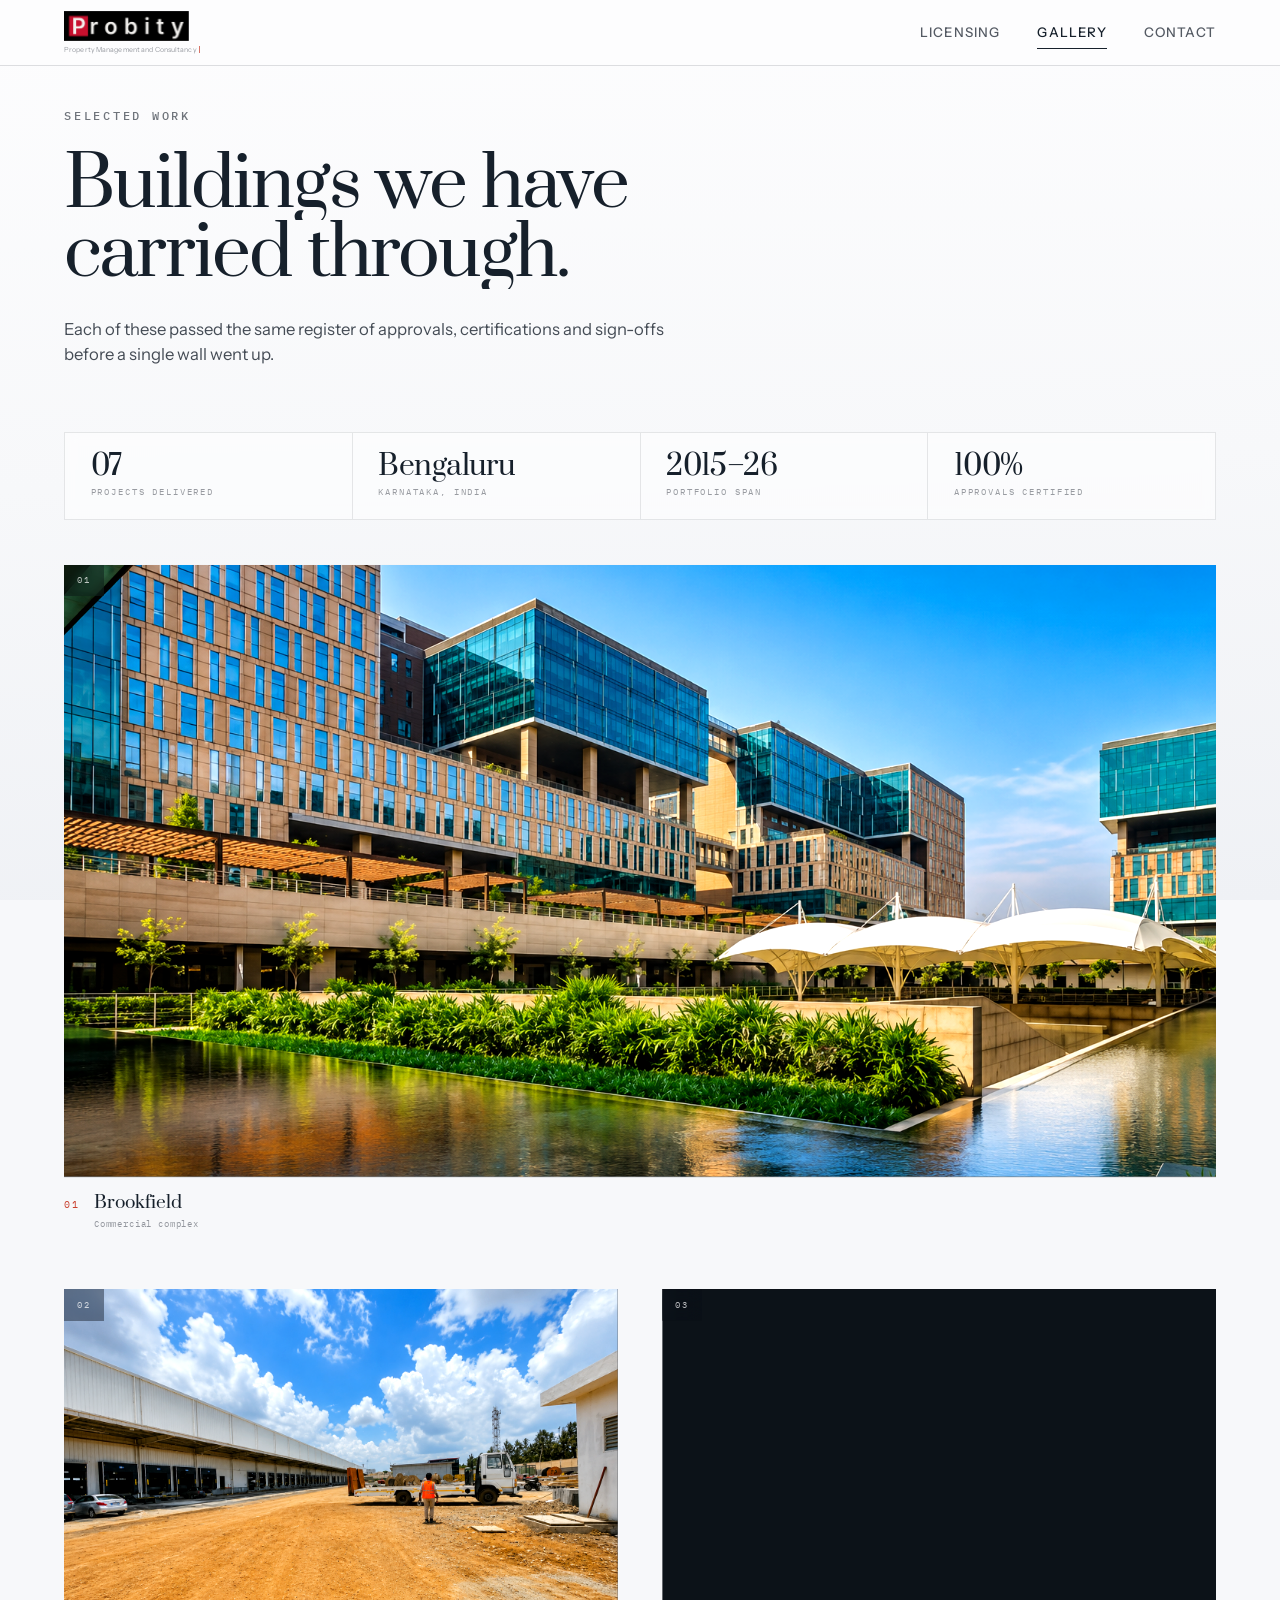
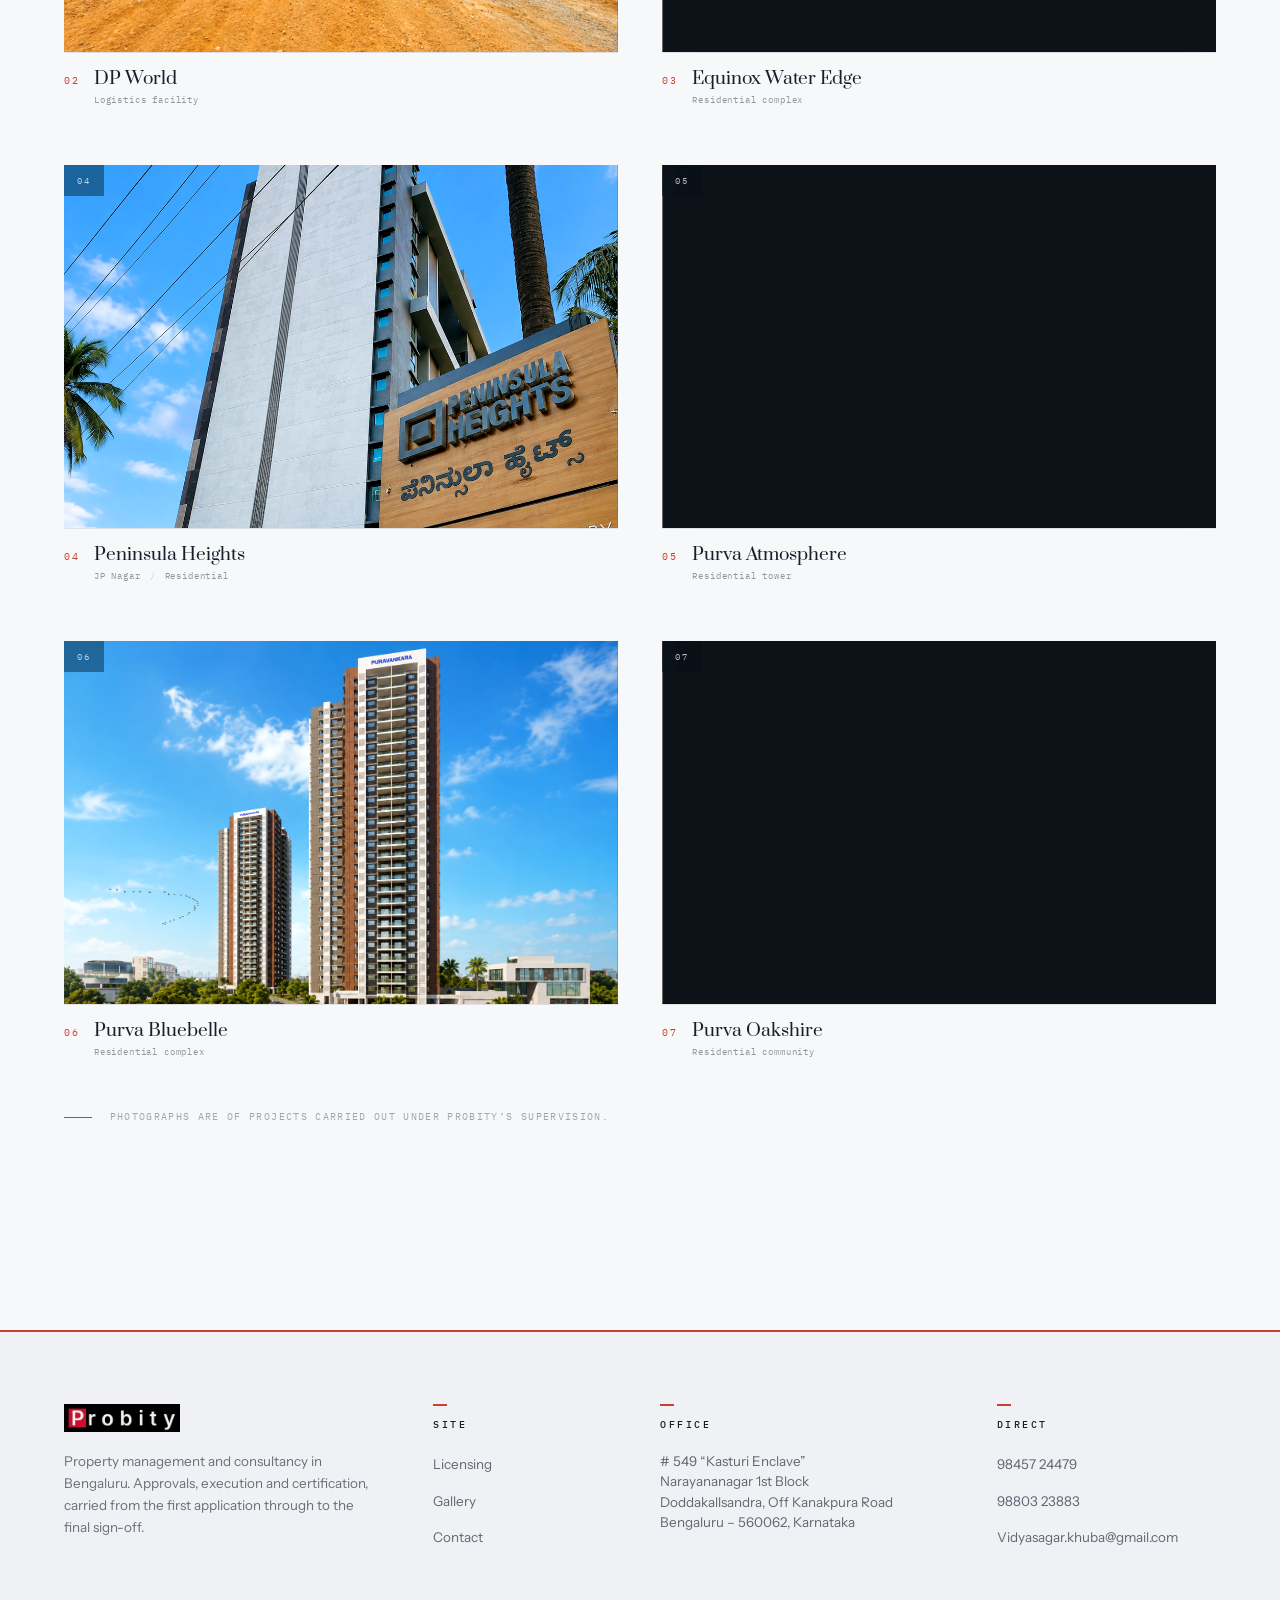
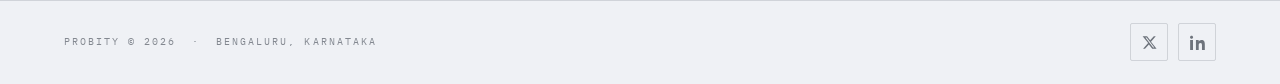
==== gallery.html @ 0ea283a1 "Enhance gallery page with grid animation, responsive layout, and optimized WebP images" ====
<!DOCTYPE html>
<html lang="en">
<head>
<meta charset="UTF-8" />
<meta name="viewport" content="width=device-width, initial-scale=1" />
<title>Probity</title>
<link rel="icon" type="image/png" sizes="512x512" href="assets/favicon-512.png">
<link rel="apple-touch-icon" href="assets/favicon-512.png">
<meta name="description" content="Selected work — buildings Probity has carried through approval, execution and certification in Bengaluru." />

<link rel="preconnect" href="https://fonts.googleapis.com">
<link rel="preconnect" href="https://fonts.gstatic.com" crossorigin>
<link href="https://fonts.googleapis.com/css2?family=Prata&family=Instrument+Sans:wght@400;500;600&family=IBM+Plex+Mono:wght@400;500&display=swap" rel="stylesheet">

<link rel="stylesheet" href="assets/site.css">
<link rel="stylesheet" href="assets/contact-card.css">
<style>
/* ============================================================
   THE GALLERY — Premium Architectural Layout
   Spacious 2-column balanced pairs with hero featured plate
   ============================================================ */

/* grid shell — generous gaps for an airy, un-clustered feel */
.works {
  --gap-x: clamp(1.8rem, 3.5vw, 3.5rem);
  --gap-y: clamp(2.5rem, 4.5vw, 4.8rem);
  max-width: 1440px;
  margin: 0 auto;
  display: grid;
  grid-template-columns: repeat(12, 1fr);
  column-gap: var(--gap-x);
  row-gap: var(--gap-y);
}

/* ── balanced row placement ──────────────────────────────────
   Row 1 : Brookfield (12 cols hero plate)
   Row 2 : DP World (6 cols) + Equinox Water Edge (6 cols)
   Row 3 : Peninsula Heights (6 cols) + Purva Atmosphere (6 cols)
   Row 4 : Purva Bluebelle (6 cols) + Purva Oakshire (6 cols)
   ───────────────────────────────────────────────────────────── */
.work:nth-child(1) { grid-column: 1 / -1; }
.work:nth-child(2) { grid-column: 1 / 7; }
.work:nth-child(3) { grid-column: 7 / 13; }
.work:nth-child(4) { grid-column: 1 / 7; }
.work:nth-child(5) { grid-column: 7 / 13; }
.work:nth-child(6) { grid-column: 1 / 7; }
.work:nth-child(7) { grid-column: 7 / 13; }

.work { margin: 0; }

/* ── the plate ──────────────────────────────────────────────── */
.work-plate {
  position: relative;
  overflow: hidden;
  background: #0c1218;
  /* entrance curtain drop */
  clip-path: inset(0 0 100% 0);
  box-shadow: 0 8px 32px -12px rgba(12, 18, 26, .18);
  transition:
    clip-path   1.1s var(--ease),
    box-shadow  0.7s var(--ease);
}
.work.in .work-plate { clip-path: inset(0 0 0% 0); }

/* uniform aspect ratios per row for razor-sharp alignment */
.work:nth-child(1) .work-plate { aspect-ratio: 16 / 8.5; }
.work:nth-child(n+2) .work-plate { aspect-ratio: 16 / 10.5; }

/* ── photograph ─────────────────────────────────────────────── */
.work-plate img,
.work-plate picture {
  width: 100%; height: 100%; display: block;
}
.work-plate img {
  object-fit: cover;
  transform: scale(1.001);
  filter: contrast(1.06) saturate(1.10) brightness(1.02);
  transition:
    transform 1.55s var(--ease),
    filter    1.1s  var(--ease);
}
.work:hover .work-plate img {
  transform: scale(1.055);
  filter: contrast(1.10) saturate(1.18) brightness(1.04);
}

/* precise focal composition per building */
.work:nth-child(1) .work-plate img { object-position: center 38%; }
.work:nth-child(2) .work-plate img { object-position: center 25%; }
.work:nth-child(3) .work-plate img { object-position: center 28%; }
.work:nth-child(4) .work-plate img { object-position: center 15%; }
.work:nth-child(5) .work-plate img { object-position: center 10%; }
.work:nth-child(6) .work-plate img { object-position: center 38%; }
.work:nth-child(7) .work-plate img { object-position: center 45%; }

/* ── shimmer sweep on arrival ──────────────────────────────── */
.work-plate::before {
  content: '';
  position: absolute; top: 0; left: -100%;
  width: 55%; height: 100%;
  background: linear-gradient(
    90deg,
    transparent 0%,
    rgba(255, 255, 255, .09) 50%,
    transparent 100%
  );
  z-index: 4;
  pointer-events: none;
}
.work.in .work-plate::before {
  animation: plateSweep 1.25s var(--ease) 0.4s both;
}
@keyframes plateSweep {
  from { left: -55%; }
  to   { left: 145%; }
}

/* ── hover: dark gradient veil ──────────────────────────────── */
.work-plate::after {
  content: '';
  position: absolute; inset: 0;
  background: linear-gradient(
    to top,
    rgba(10, 15, 22, .85) 0%,
    rgba(10, 15, 22, .18) 45%,
    transparent 70%
  );
  opacity: 0;
  transition: opacity 0.55s var(--ease);
  z-index: 1;
}
.work:hover .work-plate::after { opacity: 1; }
.work:hover .work-plate {
  box-shadow: 0 24px 56px -16px rgba(10, 15, 22, .45);
}

/* ── hover overlay text ─────────────────────────────────────── */
.work-hover {
  position: absolute;
  bottom: 0; left: 0; right: 0;
  padding: clamp(1rem, 2vw, 1.6rem);
  z-index: 2;
  transform: translateY(12px);
  opacity: 0;
  transition:
    transform 0.55s var(--ease),
    opacity   0.55s var(--ease);
}
.work:hover .work-hover { transform: none; opacity: 1; }

.work-hover-no {
  font-family: var(--mono);
  font-size: 0.56rem;
  letter-spacing: 0.26em;
  color: var(--court);
  margin-bottom: 0.45rem;
}
.work-hover-name {
  display: block;
  font-family: var(--display);
  font-weight: 400;
  font-size: clamp(1rem, 1.6vw, 1.3rem);
  color: #fff;
  line-height: 1.15;
}
.work-hover-sub {
  display: block;
  margin-top: 0.32rem;
  font-family: var(--mono);
  font-size: 0.58rem;
  letter-spacing: 0.14em;
  color: rgba(255, 255, 255, .55);
}

/* ── index badge ─────────────────────────────────────────────── */
.work-tag {
  position: absolute;
  top: 0; left: 0;
  z-index: 3;
  padding: 0.55rem 0.8rem;
  font-family: var(--mono);
  font-size: 0.56rem;
  letter-spacing: 0.22em;
  color: rgba(255, 255, 255, .72);
  background: rgba(10, 15, 22, .42);
  backdrop-filter: blur(8px) saturate(120%);
  -webkit-backdrop-filter: blur(8px) saturate(120%);
  transition: color 0.35s, background 0.35s;
}
.work:hover .work-tag {
  color: #fff;
  background: rgba(200, 64, 46, .85);
}

/* ── caption below the plate ────────────────────────────────── */
.work figcaption {
  display: grid;
  grid-template-columns: auto 1fr;
  gap: 0.9rem;
  align-items: baseline;
  padding-top: clamp(0.75rem, 1.2vw, 1.05rem);
  border-top: 1px solid rgba(24, 32, 44, .09);
  opacity: 0;
  transform: translateY(7px);
  transition:
    opacity   0.65s var(--ease),
    transform 0.65s var(--ease);
}
.work.in figcaption { opacity: 1; transform: none; }

.work-no {
  font-family: var(--mono);
  font-size: 0.62rem;
  letter-spacing: 0.18em;
  color: var(--court);
}
.work-meta b {
  display: block;
  font-family: var(--display);
  font-weight: 400;
  font-size: clamp(0.95rem, 1.35vw, 1.15rem);
  line-height: 1.2;
  color: var(--paper);
}
.work-meta i {
  display: block;
  margin-top: 0.22rem;
  font-style: normal;
  font-family: var(--mono);
  font-size: 0.58rem;
  letter-spacing: 0.09em;
  color: rgba(24, 32, 44, .45);
}
.work-meta s { text-decoration: none; opacity: .4; margin: 0 .35em; }

/* ── stats bar above the grid ──────────────────────────────── */
.works-meta-bar {
  max-width: 1440px;
  margin: clamp(2.5rem, 5vw, 4rem) auto clamp(2rem, 3.5vw, 3rem);
  display: flex;
  align-items: stretch;
  border: 1px solid rgba(24, 32, 44, .10);
  background: rgba(255, 255, 255, .55);
  backdrop-filter: blur(6px);
  -webkit-backdrop-filter: blur(6px);
}
.works-stat {
  flex: 1;
  padding: clamp(0.85rem, 1.6vw, 1.2rem) clamp(1rem, 2vw, 1.6rem);
  border-right: 1px solid rgba(24, 32, 44, .10);
}
.works-stat:last-child { border-right: none; }
.works-stat-value {
  display: block;
  font-family: var(--display);
  font-weight: 400;
  font-size: clamp(1.3rem, 2.2vw, 1.75rem);
  line-height: 1;
  color: var(--paper);
  letter-spacing: -0.02em;
}
.works-stat-label {
  display: block;
  margin-top: 0.3rem;
  font-family: var(--mono);
  font-size: 0.58rem;
  letter-spacing: 0.2em;
  text-transform: uppercase;
  color: rgba(24, 32, 44, .44);
}

/* ── footnote ───────────────────────────────────────────────── */
.note {
  max-width: 1440px;
  margin: clamp(2.2rem, 4vw, 3.5rem) auto 0;
  display: flex;
  align-items: center;
  gap: 1.1rem;
  font-family: var(--mono);
  font-size: 0.6rem;
  letter-spacing: 0.14em;
  text-transform: uppercase;
  color: rgba(24, 32, 44, .38);
}
.note::before {
  content: '';
  display: block; flex: none;
  width: 1.75rem; height: 1px;
  background: var(--court);
}

/* ── responsive ─────────────────────────────────────────────── */
@media (max-width: 860px) {
  .works {
    grid-template-columns: 1fr;
    row-gap: clamp(2rem, 4vw, 3rem);
  }
  .work:nth-child(n) { grid-column: 1 / -1; }
  .work:nth-child(1) .work-plate { aspect-ratio: 16 / 9; }
  .work:nth-child(n+2) .work-plate { aspect-ratio: 16 / 10; }
  .works-meta-bar { flex-wrap: wrap; }
  .works-stat { flex: 1 1 45%; }
}

@media (max-width: 560px) {
  .works-meta-bar { display: none; }
}

@media (prefers-reduced-motion: reduce) {
  .work-plate { clip-path: none !important; transition: box-shadow 0.3s; }
  .work-plate::before { display: none; }
  .work figcaption { opacity: 1 !important; transform: none !important; transition: none; }
  .work:hover .work-plate img { transform: none; }
  .work-hover { display: none; }
}
</style>
</head>

<body>

<!-- ===================== NAV ===================== -->
<header class="nav is-scrolled" id="nav">
  <a class="mark" href="index.html" aria-label="Probity home">
    <img src="assets/probity-wordmark.png" width="544" height="131"
         alt="Probity — Property Management and Consultancy">
    <span class="mark-tag" data-text="Property Management and Consultancy" aria-hidden="true"></span>
  </a>

  <nav class="links" aria-label="Primary">
    <a href="index.html#licensing">Licensing</a>
    <a href="gallery.html" aria-current="page">Gallery</a>
    <a href="#contact">Contact</a>
  </nav>

  <button class="burger" id="burger" aria-label="Open menu" aria-expanded="false" aria-controls="sheet">
    <i></i><i></i>
  </button>
</header>

<div class="sheet" id="sheet">
  <a href="index.html#licensing">Licensing</a>
  <a href="gallery.html">Gallery</a>
  <a href="#contact">Contact</a>
</div>

<main>
  <section class="section">
    <div class="section-head">
      <span class="label"><span>Selected work</span></span>

      <h1>
        <span class="reveal"><span style="animation-delay:.2s">Buildings we have</span></span>
        <span class="reveal"><span style="animation-delay:.3s">carried <em>through</em>.</span></span>
      </h1>

      <span class="reveal">
        <p class="lede" style="animation-delay:.5s">
          Each of these passed the same register of approvals, certifications
          and sign-offs before a single wall went up.
        </p>
      </span>
    </div>

    <!-- stats bar -->
    <div class="works-meta-bar" role="list" aria-label="Portfolio statistics">
      <div class="works-stat" role="listitem">
        <span class="works-stat-value">07</span>
        <span class="works-stat-label">Projects delivered</span>
      </div>
      <div class="works-stat" role="listitem">
        <span class="works-stat-value">Bengaluru</span>
        <span class="works-stat-label">Karnataka, India</span>
      </div>
      <div class="works-stat" role="listitem">
        <span class="works-stat-value">2015&ndash;26</span>
        <span class="works-stat-label">Portfolio span</span>
      </div>
      <div class="works-stat" role="listitem">
        <span class="works-stat-value">100%</span>
        <span class="works-stat-label">Approvals certified</span>
      </div>
    </div>

    <div class="works">

      <!-- 01 Brookfield — Lead Hero Plate -->
      <figure class="work">
        <div class="work-plate">
          <picture>
            <source srcset="assets/gallery/Brookfield.png" type="image/png">
            <img src="assets/gallery/Brookfield.png" alt="Brookfield commercial complex, Bengaluru"
                 width="1536" height="1024" loading="eager" decoding="async">
          </picture>
          <span class="work-tag" aria-hidden="true">01</span>
          <div class="work-hover" aria-hidden="true">
            <div class="work-hover-no">01 &nbsp;/&nbsp; 07</div>
            <span class="work-hover-name">Brookfield</span>
            <span class="work-hover-sub">Commercial complex &nbsp;&middot;&nbsp; Bengaluru</span>
          </div>
        </div>
        <figcaption>
          <span class="work-no">01</span>
          <span class="work-meta">
            <b>Brookfield</b>
            <i>Commercial complex</i>
          </span>
        </figcaption>
      </figure>

      <!-- 02 DP World — Row 2, Left -->
      <figure class="work">
        <div class="work-plate">
          <picture>
            <source srcset="assets/gallery/DPWorld.png" type="image/png">
            <img src="assets/gallery/DPWorld.png" alt="DP World logistics facility, Bengaluru"
                 width="1448" height="1086" loading="eager" decoding="async">
          </picture>
          <span class="work-tag" aria-hidden="true">02</span>
          <div class="work-hover" aria-hidden="true">
            <div class="work-hover-no">02 &nbsp;/&nbsp; 07</div>
            <span class="work-hover-name">DP World</span>
            <span class="work-hover-sub">Logistics facility &nbsp;&middot;&nbsp; Bengaluru</span>
          </div>
        </div>
        <figcaption>
          <span class="work-no">02</span>
          <span class="work-meta">
            <b>DP World</b>
            <i>Logistics facility</i>
          </span>
        </figcaption>
      </figure>

      <!-- 03 Equinox Water Edge — Row 2, Right -->
      <figure class="work">
        <div class="work-plate">
          <picture>
            <source srcset="assets/gallery/EquinoxWaterEdge.png" type="image/png">
            <img src="assets/gallery/EquinoxWaterEdge.png" alt="Equinox Water Edge, Bengaluru"
                 width="1402" height="1122" loading="lazy" decoding="async">
          </picture>
          <span class="work-tag" aria-hidden="true">03</span>
          <div class="work-hover" aria-hidden="true">
            <div class="work-hover-no">03 &nbsp;/&nbsp; 07</div>
            <span class="work-hover-name">Equinox Water Edge</span>
            <span class="work-hover-sub">Residential &nbsp;&middot;&nbsp; Bengaluru</span>
          </div>
        </div>
        <figcaption>
          <span class="work-no">03</span>
          <span class="work-meta">
            <b>Equinox Water Edge</b>
            <i>Residential complex</i>
          </span>
        </figcaption>
      </figure>

      <!-- 04 Peninsula Heights — Row 3, Left -->
      <figure class="work">
        <div class="work-plate">
          <picture>
            <source srcset="assets/gallery/PeninsulaHeightsJPNagar.png" type="image/png">
            <img src="assets/gallery/PeninsulaHeightsJPNagar.png" alt="Peninsula Heights, JP Nagar, Bengaluru"
                 width="1086" height="1448" loading="lazy" decoding="async">
          </picture>
          <span class="work-tag" aria-hidden="true">04</span>
          <div class="work-hover" aria-hidden="true">
            <div class="work-hover-no">04 &nbsp;/&nbsp; 07</div>
            <span class="work-hover-name">Peninsula Heights</span>
            <span class="work-hover-sub">JP Nagar &nbsp;&middot;&nbsp; Bengaluru</span>
          </div>
        </div>
        <figcaption>
          <span class="work-no">04</span>
          <span class="work-meta">
            <b>Peninsula Heights</b>
            <i>JP Nagar <s>/</s> Residential</i>
          </span>
        </figcaption>
      </figure>

      <!-- 05 Purva Atmosphere — Row 3, Right -->
      <figure class="work">
        <div class="work-plate">
          <picture>
            <source srcset="assets/gallery/PurvaAtmosphere.png" type="image/png">
            <img src="assets/gallery/PurvaAtmosphere.png" alt="Purva Atmosphere, Bengaluru"
                 width="1086" height="1448" loading="lazy" decoding="async">
          </picture>
          <span class="work-tag" aria-hidden="true">05</span>
          <div class="work-hover" aria-hidden="true">
            <div class="work-hover-no">05 &nbsp;/&nbsp; 07</div>
            <span class="work-hover-name">Purva Atmosphere</span>
            <span class="work-hover-sub">Residential tower &nbsp;&middot;&nbsp; Bengaluru</span>
          </div>
        </div>
        <figcaption>
          <span class="work-no">05</span>
          <span class="work-meta">
            <b>Purva Atmosphere</b>
            <i>Residential tower</i>
          </span>
        </figcaption>
      </figure>

      <!-- 06 Purva Bluebelle — Row 4, Left -->
      <figure class="work">
        <div class="work-plate">
          <picture>
            <source srcset="assets/gallery/PurvaBluebelle.png" type="image/png">
            <img src="assets/gallery/PurvaBluebelle.png" alt="Purva Bluebelle, Bengaluru"
                 width="1402" height="1122" loading="lazy" decoding="async">
          </picture>
          <span class="work-tag" aria-hidden="true">06</span>
          <div class="work-hover" aria-hidden="true">
            <div class="work-hover-no">06 &nbsp;/&nbsp; 07</div>
            <span class="work-hover-name">Purva Bluebelle</span>
            <span class="work-hover-sub">Residential &nbsp;&middot;&nbsp; Bengaluru</span>
          </div>
        </div>
        <figcaption>
          <span class="work-no">06</span>
          <span class="work-meta">
            <b>Purva Bluebelle</b>
            <i>Residential complex</i>
          </span>
        </figcaption>
      </figure>

      <!-- 07 Purva Oakshire — Row 4, Right -->
      <figure class="work">
        <div class="work-plate">
          <picture>
            <source srcset="assets/gallery/PurvaOakshire.png" type="image/png">
            <img src="assets/gallery/PurvaOakshire.png" alt="Purva Oakshire, Bengaluru"
                 width="1535" height="1024" loading="lazy" decoding="async">
          </picture>
          <span class="work-tag" aria-hidden="true">07</span>
          <div class="work-hover" aria-hidden="true">
            <div class="work-hover-no">07 &nbsp;/&nbsp; 07</div>
            <span class="work-hover-name">Purva Oakshire</span>
            <span class="work-hover-sub">Residential community &nbsp;&middot;&nbsp; Bengaluru</span>
          </div>
        </div>
        <figcaption>
          <span class="work-no">07</span>
          <span class="work-meta">
            <b>Purva Oakshire</b>
            <i>Residential community</i>
          </span>
        </figcaption>
      </figure>

    </div><!-- /.works -->

    <p class="note">Photographs are of projects carried out under Probity&rsquo;s supervision.</p>
  </section>
</main>

<footer class="foot">
  <div class="foot-main">

    <div class="foot-brand">
      <img src="assets/probity-wordmark.png" width="544" height="131"
           alt="Probity — Property Management and Consultancy">
      <p>
        Property management and consultancy in Bengaluru. Approvals,
        execution and certification, carried from the first application
        through to the final sign-off.
      </p>
    </div>

    <div class="foot-col">
      <h3>Site</h3>
      <ul>
        <li><a href="index.html#licensing">Licensing</a></li>
        <li><a href="gallery.html">Gallery</a></li>
        <li><a href="#contact">Contact</a></li>
      </ul>
    </div>

    <div class="foot-col">
      <h3>Office</h3>
      <address>
        <span># 549 &ldquo;Kasturi Enclave&rdquo;</span>
        <span>Narayananagar 1st Block</span>
        <span>Doddakallsandra, Off Kanakpura Road</span>
        <span>Bengaluru &ndash; 560062, Karnataka</span>
      </address>
    </div>

    <div class="foot-col">
      <h3>Direct</h3>
      <ul>
        <li><a href="tel:+919845724479">98457 24479</a></li>
        <li><a href="tel:+919880323883">98803 23883</a></li>
        <li><a href="mailto:Vidyasagar.khuba@gmail.com"><span class="foot-long">Vidyasagar.khuba@gmail.com</span><span class="foot-short">Email us</span></a></li>
      </ul>
    </div>

  </div>

  <div class="foot-bar">
    <div>
      <small>Probity &copy; 2026<span class="foot-place"> &nbsp;&middot;&nbsp; Bengaluru, Karnataka</span></small>
      <div class="foot-social">
        <a href="https://x.com/" target="_blank" rel="noopener noreferrer" aria-label="Probity on X"><svg viewBox="0 0 24 24" aria-hidden="true"><path d="M18.9 2H22l-7.6 8.7L23.3 22h-6.9l-5.4-7-6.2 7H1.7l8.1-9.3L1 2h7.1l4.9 6.4L18.9 2Zm-1.2 18h1.9L7.4 3.9H5.4L17.7 20Z"/></svg></a>
        <a href="https://www.linkedin.com/" target="_blank" rel="noopener noreferrer" aria-label="Probity on LinkedIn"><svg viewBox="0 0 24 24" aria-hidden="true"><path d="M4.98 3.5C4.98 4.88 3.87 6 2.5 6S0 4.88 0 3.5 1.12 1 2.5 1s2.48 1.12 2.48 2.5zM.22 8.02h4.56V24H.22V8.02zM9.5 8.02h4.37v2.18h.06c.61-1.15 2.1-2.37 4.32-2.37 4.62 0 5.47 3.04 5.47 6.99V24h-4.56v-7.29c0-1.74-.03-3.98-2.43-3.98-2.43 0-2.8 1.9-2.8 3.85V24H9.5V8.02z"/></svg></a>
      </div>
    </div>
  </div>
</footer>

<script>
(function(){
  var nav    = document.getElementById('nav');
  var burger = document.getElementById('burger');
  var sheet  = document.getElementById('sheet');
  var calm   = window.matchMedia('(prefers-reduced-motion: reduce)').matches;

  nav.classList.add('is-scrolled');

  /* mobile menu */
  burger.addEventListener('click', function(){
    var open = sheet.classList.toggle('open');
    nav.classList.toggle('menu-open', open);
    burger.setAttribute('aria-expanded', open);
    burger.setAttribute('aria-label', open ? 'Close menu' : 'Open menu');
    document.documentElement.classList.toggle('pcx-lock', open);
  });
  sheet.addEventListener('click', function(e){
    if (e.target.tagName === 'A') burger.click();
  });
  document.addEventListener('keydown', function(e){
    if (e.key === 'Escape' && sheet.classList.contains('open')) burger.click();
  });

  /* tagline typewriter */
  var tag = document.querySelector('.mark-tag');
  if (tag) {
    var full = tag.getAttribute('data-text') || '';
    if (calm) { tag.textContent = full; tag.classList.add('is-typed'); }
    else {
      var ch = 0;
      setTimeout(function step(){
        tag.textContent = full.slice(0, ++ch);
        if (ch < full.length) setTimeout(step, 34 + Math.random() * 30);
        else setTimeout(function(){ tag.classList.add('is-typed'); }, 900);
      }, 900);
    }
  }

  /* staggered grid reveal: row by row, left to right */
  var works = document.querySelectorAll('.work');

  var rows = [
    [0],        /* Row 1: Brookfield hero */
    [1, 2],     /* Row 2: DP World, Equinox */
    [3, 4],     /* Row 3: Peninsula, Purva Atm */
    [5, 6]      /* Row 4: Purva Bluebelle, Purva Oakshire */
  ];

  rows.forEach(function(group){
    group.forEach(function(idx, posInRow){
      if (works[idx]) {
        works[idx].dataset.plateDelay   = posInRow * 150;
        works[idx].dataset.captionDelay = posInRow * 150 + 650;
      }
    });
  });

  if (calm || !('IntersectionObserver' in window)) {
    [].forEach.call(works, function(w){ w.classList.add('in'); });
  } else {
    var io = new IntersectionObserver(function(entries){
      entries.forEach(function(entry){
        if (!entry.isIntersecting) return;
        var pDelay = entry.target.dataset.plateDelay   || 0;
        var cDelay = entry.target.dataset.captionDelay || 650;
        var plate  = entry.target.querySelector('.work-plate');
        var cap    = entry.target.querySelector('figcaption');
        if (plate) plate.style.transitionDelay = pDelay + 'ms';
        if (cap)   cap.style.transitionDelay   = cDelay + 'ms';
        entry.target.classList.add('in');
        io.unobserve(entry.target);
      });
    }, { threshold: 0.10, rootMargin: '0px 0px -5%' });

    [].forEach.call(works, function(w){ io.observe(w); });
  }
})();
</script>

<!-- ===================== CONTACT CARD ===================== -->
<script type="importmap">
{ "imports": { "three": "./assets/vendor/three.module.min.js" } }
</script>
<script type="module" src="assets/contact-card.js"></script>

</body>
</html>
---- assets/site.css ----
/* ============================================================
   PROBITY — the shell
   Tokens, the reset, the nav, the section furniture and the foot.
   Shared by every page so the two can no longer drift apart; each
   page keeps only what is genuinely its own in a <style> block.
   ============================================================ */

/* tokens copied verbatim from index.html so the two pages can't drift */
:root{
  /* This page runs light where the home page runs dark. A register of
     seals belongs on paper. The ground is a near-white held just off
     pure white, so the white plates below still read as cards lifted
     off it rather than dissolving into it.                          */
  --ink:        #F7F8FA;   /* the ground — a cool near-white     */
  --ink-deep:   #EFF1F5;   /* the ground, one step down          */
  --slate:      #16202B;
  /* --sandstone is deliberately unused on this page — the register
     runs on ink and the one court red, no gold */
  --paper:      #16202B;   /* primary type                        */
  --gold:       #16202B;   /* interactive — ink, not white        */
  --court:      #C8402E;

  --display: "Prata", Georgia, serif;
  --body:    "Instrument Sans", system-ui, sans-serif;
  --mono:    "IBM Plex Mono", ui-monospace, monospace;

  --rule: rgba(24,32,44,.14);
  --gut: clamp(1.25rem, 5vw, 5rem);
  --nav-h: 84px;
  --ease: cubic-bezier(.22,.61,.36,1);
}

*,*::before,*::after{ box-sizing:border-box; }
html,body{ margin:0; }
html{ -webkit-text-size-adjust:100%; }
body{
  background:var(--ink);
  /* a long, slow warming toward the foot so the field isn't flat */
  background-image:linear-gradient(178deg,#FDFDFE 0%,var(--ink) 52%,var(--ink-deep) 100%);
  background-attachment:fixed;
  color:var(--paper);
  font-family:var(--body);
  font-size:16px;
  line-height:1.55;
  overflow-x:hidden;
  -webkit-font-smoothing:antialiased;
}
a{ color:inherit; text-decoration:none; }
:focus-visible{ outline:2px solid var(--gold); outline-offset:4px; border-radius:2px; }

/* ============================================================
   NAV — identical to the home page, except there is no
   photograph behind it here, so it carries a fill from the start.
   ============================================================ */

.nav{
  position:fixed; inset:0 0 auto 0; z-index:60;
  height:var(--nav-h);
  display:flex; align-items:center; gap:2rem;
  padding:0 var(--gut);
  background:rgba(253,253,254,.82);
  backdrop-filter:blur(18px) saturate(140%);
  -webkit-backdrop-filter:blur(18px) saturate(140%);
  border-bottom:1px solid var(--rule);
  transition:height .5s var(--ease), background .5s var(--ease),
             border-color .5s var(--ease), backdrop-filter .5s var(--ease);
  transform:translateY(-100%);
  animation:navDrop 1s var(--ease) .15s forwards;
}
@keyframes navDrop{ to{ transform:translateY(0); } }
.nav.is-scrolled{ height:66px; }

/* wordmark: the Probity logo plate, set hard against the left gutter.
   The plate is trimmed to its own edges, so height alone sizes it and
   the black ground reads as a deliberate block on the paper nav.     */
.mark{
  display:flex; flex-direction:column; align-items:flex-start;
  gap:.32rem; margin-right:auto;
}
.mark img{
  display:block;
  height:34px; width:auto;
  opacity:0; transform:translateY(5px);
  animation:markIn 1.1s var(--ease) .6s forwards;
  transition:height .5s var(--ease);
}
@keyframes markIn{ to{ opacity:1; transform:none; } }
.nav.is-scrolled .mark img{ height:30px; }

/* the lockup's second line, restored as live type under the plate.
   It types itself in, so the line reserves its own height up front
   and the nav never reflows while the characters land.            */
.mark-tag{
  display:block;
  min-height:8px; line-height:8px;
  font-size:7px; letter-spacing:.015em;
  color:rgba(24,32,44,.60);
  white-space:nowrap;
  transition:opacity .4s var(--ease), color .3s;
}
.mark:hover .mark-tag{ color:rgba(24,32,44,.85); }

/* the carriage — blinks while typing, then leaves */
.mark-tag::after{
  content:"";
  display:inline-block;
  width:1px; height:7px;
  margin-left:2px; vertical-align:-1px;
  background:var(--court);
  animation:markCaret 1s steps(1) infinite;
}
.mark-tag.is-typed::after{ display:none; }

@keyframes markCaret{ 50%{ opacity:0; } }

/* the plate condenses on scroll; the line goes with it */
.nav.is-scrolled .mark-tag{ opacity:.72; }

@media (max-width:400px){
  /* below this the line crowds the burger — the plate carries it alone */
  .mark-tag{ display:none; }
}

.links{ display:flex; gap:2.3rem; align-items:center; }
.links a{
  position:relative;
  font-size:.83rem; letter-spacing:.09em; text-transform:uppercase;
  font-weight:500; color:rgba(24,32,44,.74);
  transition:color .3s;
  padding:.4rem 0;
}
.links a::after{
  content:""; position:absolute; left:0; bottom:0;
  height:1px; width:100%; background:var(--gold);
  transform:scaleX(0); transform-origin:left;
  transition:transform .45s var(--ease);
}
.links a:hover{ color:var(--paper); }
.links a:hover::after{ transform:scaleX(1); }
/* the page you're on keeps its rule drawn */
.links a[aria-current="page"]{ color:var(--paper); }
.links a[aria-current="page"]::after{ transform:scaleX(1); }

.burger{
  display:none; width:42px; height:42px; border:1px solid var(--rule);
  background:none; cursor:pointer; padding:0; position:relative;
}
.burger i{
  position:absolute; left:11px; width:20px; height:1.5px; background:var(--paper);
  transition:transform .4s var(--ease), opacity .25s;
}
.burger i:nth-child(1){ top:15px; } .burger i:nth-child(2){ top:25px; }
.nav.menu-open .burger i:nth-child(1){ transform:translateY(5px) rotate(45deg); }
.nav.menu-open .burger i:nth-child(2){ transform:translateY(-5px) rotate(-45deg); }

.sheet{
  position:fixed; inset:0; z-index:55;
  background:rgba(253,253,254,.97);
  backdrop-filter:blur(20px); -webkit-backdrop-filter:blur(20px);
  display:flex; flex-direction:column; justify-content:center; gap:.4rem;
  padding:0 var(--gut);
  clip-path:inset(0 0 100% 0); transition:clip-path .6s var(--ease);
}
.sheet.open{ clip-path:inset(0 0 0 0); }
.sheet a{
  font-family:var(--display); font-weight:400; font-size:2.1rem;
  padding:.5rem 0; border-bottom:1px solid rgba(24,32,44,.10);
  opacity:0; transform:translateY(14px); transition:all .5s var(--ease);
}
.sheet.open a{ opacity:1; transform:none; }
.sheet.open a:nth-child(1){ transition-delay:.14s; }
.sheet.open a:nth-child(2){ transition-delay:.20s; }
.sheet.open a:nth-child(3){ transition-delay:.26s; }
.sheet.open a:nth-child(4){ transition-delay:.32s; }
/* ============================================================
   PAGE HEAD
   ============================================================ */
.section{ position:relative; padding:clamp(4rem,8vw,7rem) var(--gut); }
/* the band below carries the nav offset now, so the section starts flush */
.page-head{ padding-top:0; }
.section-head{ max-width:1440px; margin:0 auto; }

/* ---------- head type, and the way it arrives ----------
   Same mechanism as the home page: every line sits in a mask
   and is pushed up from behind it, so the copy appears to be
   set onto the photograph rather than faded over it. The
   delays are already carried inline on the markup — the
   headline at .66/.76s, the lede at 1.05s — which lets the
   band settle first and the type land on a still picture. */
.reveal{ overflow:hidden; display:block; }
.reveal > *{
  display:block;
  transform:translateY(115%);
  animation:rise 1.15s var(--ease) forwards;
}
@keyframes rise{ to{ transform:translateY(0); } }

.label{ overflow:hidden; display:block; }
.label span{
  display:inline-block;
  font-family:var(--mono); font-size:.72rem; font-weight:500;
  text-transform:uppercase; color:rgba(24,32,44,.62);
  letter-spacing:.42em;
  transform:translateY(115%);
  animation:rise 1.1s var(--ease) .5s forwards,
            tighten 1.6s var(--ease) .5s forwards;
}
@keyframes tighten{ to{ letter-spacing:.24em; } }

.section-head h1{
  font-family:var(--display);
  font-weight:400;
  font-size:clamp(2.4rem,5.4vw,4.9rem);
  line-height:1.0;
  letter-spacing:-.028em;
  margin:1.5rem 0 0;
  max-width:22ch;
  text-wrap:balance;
}
/* Prata has a single weight, so the emphasis carries on the rule
   beneath it alone rather than on a synthesised bold — the headline
   stays one ink and one weight. */
.section-head h1 em{
  font-style:normal;
  position:relative;
}
/* the rule under the emphasis draws itself once the line has landed */
.section-head h1 em::after{
  content:""; position:absolute; left:0; right:0; bottom:.06em; height:2px;
  background:var(--court);
  transform:scaleX(0); transform-origin:left;
  animation:drawRule 1.1s var(--ease) 1.6s forwards;
}
@keyframes drawRule{ to{ transform:scaleX(1); } }

.lede{
  margin:1.7rem 0 0; max-width:56ch;
  font-size:clamp(1rem,1.3vw,1.14rem);
  color:rgba(24,32,44,.80);
}

/* ============================================================
   FOOT
   The particulars, set the way the register sets an authority:
   a mounted mark, then the details beneath it in mono. A single
   court-red rule runs the full width at the head of it — the same
   red as the card's painted edge — so the foot reads as the end
   of the document rather than as leftover space.
   ============================================================ */
.foot{
  margin-top:clamp(4rem,8vw,7rem);
  background:var(--ink-deep);
  border-top:2px solid var(--court);
}

.foot-main{
  max-width:1440px; margin:0 auto;
  padding:clamp(2.8rem,6vw,4.5rem) var(--gut) clamp(2.2rem,4vw,3.2rem);
  display:grid;
  /* not four equal columns: the address needs a wider measure than
     the three-word link list beside it, or 'Off Kanakpura Road'
     breaks and leaves 'Road' stranded on a line of its own */
  grid-template-columns:
    minmax(240px,1.45fr)   /* the mark and what it stands for */
    minmax(120px,.8fr)     /* site   */
    minmax(210px,1.3fr)    /* office */
    minmax(170px,1fr);     /* direct */
  gap:clamp(2rem,4vw,3.5rem);
}

/* ---------- the mark and what it stands for ---------- */
.foot-brand img{ display:block; height:28px; width:auto; }
.foot-brand p{
  margin:1.1rem 0 0; max-width:34ch;
  font-size:.84rem; line-height:1.65; color:rgba(24,32,44,.62);
}

/* ---------- columns ---------- */
.foot-col h3{
  margin:0 0 1.15rem;
  font-family:var(--mono);
  font-size:.6rem; letter-spacing:.26em; text-transform:uppercase;
  color:var(--paper); font-weight:500;
}
/* a short red stroke above each heading, echoing the rule at the top */
.foot-col h3::before{
  content:""; display:block;
  width:14px; height:2px; margin-bottom:.75rem;
  background:var(--court);
}

.foot-col ul{ list-style:none; margin:0; padding:0; }
.foot-col li + li{ margin-top:.72rem; }

.foot-col a,
.foot-col span{
  display:inline-block;
  font-size:.84rem; line-height:1.5;
  color:rgba(24,32,44,.66);
}
.foot-col a{
  position:relative;
  transition:color .3s var(--ease), transform .3s var(--ease);
}
/* the hairline draws in from the left rather than simply appearing */
.foot-col a::after{
  content:""; position:absolute; left:0; right:0; bottom:-2px; height:1px;
  background:var(--court);
  transform:scaleX(0); transform-origin:0 50%;
  transition:transform .4s var(--ease);
}
.foot-col a:hover{ color:var(--paper); }
.foot-col a:hover::after{ transform:scaleX(1); }

.foot-col address{ font-style:normal; }
.foot-col address span{ display:block; }

/* ---------- the bar ---------- */
.foot-bar{
  border-top:1px solid var(--rule);
}
.foot-bar > div{
  max-width:1440px; margin:0 auto;
  padding:1.4rem var(--gut);
  display:flex; flex-wrap:wrap; gap:1rem;
  align-items:center; justify-content:space-between;
}
.foot-bar small{
  font-family:var(--mono); font-size:.63rem; letter-spacing:.2em;
  text-transform:uppercase; color:rgba(24,32,44,.5);
}

/* the two accounts, mounted the way the nav's controls are —
   a bordered plate rather than a bare glyph on the ground */
.foot-social{ display:flex; gap:.6rem; }
.foot-social a{
  width:38px; height:38px; flex:none;
  display:grid; place-items:center;
  border:1px solid var(--rule); border-radius:2px;
  color:rgba(24,32,44,.6);
  transition:color .3s, border-color .3s, background .3s, transform .3s var(--ease);
}
.foot-social a:hover{
  color:#FFF; background:var(--court); border-color:var(--court);
  transform:translateY(-2px);
}
.foot-social svg{ width:15px; height:15px; fill:currentColor; }

/* ---------- narrow ----------
   The mark takes the full width and the three columns stay side by
   side beneath it, rather than stacking into one very long leg.
   The type steps down so the address still breaks on whole words at
   a third of a phone's width, and the email swaps to a short label
   — the full address would break mid-word in a 98px column. */
@media (max-width:1000px){
  .foot-main{ grid-template-columns:repeat(3,minmax(0,1fr)); }
  .foot-brand{ grid-column:1 / -1; }
}
@media (max-width:560px){
  .foot-main{ gap:1.9rem 1.25rem; }
  .foot-col h3{ font-size:.54rem; letter-spacing:.18em; margin-bottom:.9rem; }
  .foot-col a,
  .foot-col span{ font-size:.74rem; }
  .foot-col li + li{ margin-top:.6rem; }
  .foot-brand p{ font-size:.8rem; }
}

/* The email is written out where there is room and labelled where
   there is not. These selectors are deliberately specific: the
   `.foot-col span` rule above sets a display of its own and would
   otherwise win, leaving both labels on screen at once. */
.foot-col a .foot-short{ display:none; }
@media (max-width:560px){
  .foot-col a .foot-long{ display:none; }
  .foot-col a .foot-short{ display:inline; }
  /* the town is already set in the Office column — dropping it here
     keeps the line and the two accounts on one row */
  .foot-bar .foot-place{ display:none; }
  .foot-bar small{ font-size:.58rem; letter-spacing:.16em; }
}
@media (prefers-reduced-motion:reduce){
  .foot-social a:hover{ transform:none; }
  .foot-col a::after{ transition:none; }
}

@media (max-width:860px){
  :root{ --nav-h:70px; }
  .links{ display:none; }
  .burger{ display:block; }
}
---- assets/contact-card.css ----
/* ============================================================
   PROBITY — contact card experience
   A business card is dealt into a dark studio, then turns over
   to reveal the note you write on the back of it.

   Everything is namespaced .pcx- and carries its OWN palette:
   the home page and the licensing page define --paper/--gold
   with opposite meanings, so nothing here may inherit them.
   ============================================================ */

.pcx{
  position:fixed; inset:0; z-index:200;
  display:none;

  --pcx-ink:    #0B0E13;
  --pcx-paper:  #F6F1E7;   /* type on the scrim, over the blurred page */
  --pcx-sand:   #E7D3AE;
  --pcx-red:    #C8102E;
  --pcx-rule:   rgba(231,211,174,.20);

  /* the back of the card is the same stock as its printed face —
     white card, ink type — so turning it over does not turn the
     lights out                                                    */
  --pcx-plate:      #FFFFFF;
  --pcx-plate-ink:  #16202B;
  --pcx-plate-mute: rgba(24,32,44,.60);
  --pcx-plate-soft: rgba(24,32,44,.42);
  --pcx-plate-rule: rgba(24,32,44,.20);
  --pcx-ease:   cubic-bezier(.22,.61,.36,1);

  font-family:"Instrument Sans", system-ui, sans-serif;
  color:var(--pcx-paper);
  -webkit-font-smoothing:antialiased;
}
.pcx.is-open{ display:block; }

/* the page behind, pushed back ------------------------------- */
.pcx-scrim{
  position:absolute; inset:0;
  /* held deliberately off opaque: the point is that the page behind
     is BLURRED, and a near-solid wash would just hide it. Enough
     darkening remains to carry a white card off the white page.  */
  background:radial-gradient(125% 95% at 50% 34%, rgba(11,15,22,.62), rgba(4,6,10,.86) 68%);
  -webkit-backdrop-filter:blur(24px) saturate(115%);
          backdrop-filter:blur(24px) saturate(115%);
  opacity:0;
  transition:opacity .6s var(--pcx-ease);
}
.pcx.is-in .pcx-scrim{ opacity:1; }

/* the stage: WebGL underneath, the CSS3D layer exactly on top - */
.pcx-stage{ position:absolute; inset:0; }
.pcx-gl{ position:absolute; inset:0; display:block; width:100%; height:100%; }
.pcx-css3d{ position:absolute; inset:0; pointer-events:none; }

/* ---------- chrome ---------- */
.pcx-chrome{
  position:absolute; top:0; left:0; right:0;
  display:flex; align-items:center; justify-content:space-between;
  gap:1rem;
  padding:clamp(1rem,3vh,1.9rem) clamp(1.1rem,4vw,2.4rem);
  opacity:0; transform:translateY(-8px);
  transition:opacity .6s var(--pcx-ease) .25s, transform .6s var(--pcx-ease) .25s;
}
.pcx.is-in .pcx-chrome{ opacity:1; transform:none; }

.pcx-eyebrow{
  font-family:"IBM Plex Mono", ui-monospace, monospace;
  font-size:.66rem; letter-spacing:.34em; text-transform:uppercase;
  color:rgba(231,211,174,.70);
}
.pcx-eyebrow s{ text-decoration:none; opacity:.45; margin:0 .5em; }

.pcx-close{
  appearance:none; -webkit-appearance:none;
  width:42px; height:42px; flex:none;
  display:grid; place-items:center;
  background:transparent; color:var(--pcx-paper);
  border:1px solid var(--pcx-rule); border-radius:50%;
  cursor:pointer;
  transition:border-color .3s, background .3s, transform .3s var(--pcx-ease);
}
.pcx-close:hover{ background:rgba(231,211,174,.10); border-color:rgba(231,211,174,.42); transform:rotate(90deg); }
.pcx-close svg{ width:14px; height:14px; }

/* ---------- the hint / turn control ---------- */
.pcx-foot{
  position:absolute; left:0; right:0; bottom:0;
  display:flex; flex-direction:column; align-items:center; gap:.85rem;
  padding:0 1.2rem clamp(1.2rem,4vh,2.4rem);
  opacity:0; transform:translateY(10px);
  transition:opacity .6s var(--pcx-ease) .5s, transform .6s var(--pcx-ease) .5s;
}
.pcx.is-in .pcx-foot{ opacity:1; transform:none; }
/* once the card has turned, the control belongs to the card itself */
.pcx.is-turning .pcx-foot,
.pcx.is-back    .pcx-foot{ opacity:0; transform:translateY(10px); transition-delay:0s; pointer-events:none; }

.pcx-turn{
  appearance:none; -webkit-appearance:none;
  display:inline-flex; align-items:center; gap:.7rem;
  padding:.9rem 1.5rem;
  background:transparent; color:var(--pcx-paper);
  border:1px solid var(--pcx-rule); border-radius:2px;
  font:inherit; font-size:.78rem; font-weight:500;
  letter-spacing:.14em; text-transform:uppercase;
  cursor:pointer;
  transition:border-color .35s, background .35s, gap .35s var(--pcx-ease);
}
.pcx-turn:hover{ background:rgba(231,211,174,.09); border-color:rgba(231,211,174,.45); gap:1rem; }
.pcx-turn svg{ width:16px; height:12px; flex:none; }

.pcx-note{
  font-family:"IBM Plex Mono", ui-monospace, monospace;
  font-size:.62rem; letter-spacing:.22em; text-transform:uppercase;
  color:rgba(231,211,174,.42);
}

/* ============================================================
   THE BACK OF THE CARD
   Sized in JS to the exact pixel footprint of the card face, so
   the type inside renders 1:1 and stays sharp through CSS3D.
   ============================================================ */
.pcx-back{
  position:relative;
  box-sizing:border-box;
  container-type:inline-size;
  display:flex; flex-direction:column;
  overflow:hidden;
  padding:clamp(18px,3.4%,30px);
  background:linear-gradient(152deg, #FFFFFF 0%, #FBFCFD 62%, #F4F6F9 100%);
  color:var(--pcx-plate-ink);
  border:1px solid rgba(24,32,44,.12);
  box-shadow:inset 0 1px 0 rgba(255,255,255,.9),
              0 42px 90px -34px rgba(0,0,0,.8);
  pointer-events:none;
  opacity:0;
  transition:opacity .5s var(--pcx-ease);
}
.pcx.is-back .pcx-back{ pointer-events:auto; }
.pcx-back.is-lit{ opacity:1; }

/* a hairline rule down the plate, echoing the printed card */
.pcx-back::after{
  content:""; position:absolute; top:0; bottom:0; left:0; width:2px;
  background:linear-gradient(180deg, transparent, var(--pcx-red) 22%, var(--pcx-red) 78%, transparent);
  opacity:.85;
}

.pcx-head{ flex:none; }
.pcx-kicker{
  display:block;
  font-family:"IBM Plex Mono", ui-monospace, monospace;
  font-size:.58rem; letter-spacing:.32em; text-transform:uppercase;
  color:var(--pcx-plate-soft);
  margin-bottom:.5rem;
}
.pcx-title{
  margin:0;
  font-family:"Prata", Georgia, serif;
  font-weight:400; font-size:clamp(1.02rem,4.4cqi,1.6rem);
  line-height:1.15; letter-spacing:.01em;
  color:var(--pcx-plate-ink);
}
.pcx-title em{ font-style:normal; color:var(--pcx-red); }

/* ---------- form ---------- */
.pcx-form{
  flex:1 1 auto; min-height:0;
  display:flex; flex-direction:column; gap:clamp(10px,1.8%,16px);
  margin-top:clamp(12px,2.6%,20px);
}
/* the columns split or stack on the plate's own width, not the page's */
.pcx-row{ display:grid; grid-template-columns:repeat(auto-fit,minmax(190px,1fr)); gap:clamp(12px,2.4%,22px); }

/* the message takes whatever height the plate has left over */
.pcx-msg{ flex:1 1 auto; min-height:0; }
.pcx-msg textarea{ flex:1 1 auto; min-height:54px; }

.pcx-field{ position:relative; display:flex; flex-direction:column; }
.pcx-field label{
  font-family:"IBM Plex Mono", ui-monospace, monospace;
  font-size:.56rem; letter-spacing:.24em; text-transform:uppercase;
  color:var(--pcx-plate-soft);
  margin-bottom:.36rem;
  transition:color .3s;
}
.pcx-field input,
.pcx-field textarea{
  width:100%;
  appearance:none; -webkit-appearance:none;
  background:transparent; color:var(--pcx-plate-ink);
  border:0; border-bottom:1px solid var(--pcx-plate-rule);
  border-radius:0;
  padding:.34rem 0 .46rem;
  font:inherit; font-size:.86rem; line-height:1.45;
  transition:border-color .35s var(--pcx-ease);
}
.pcx-field textarea{ resize:none; }
.pcx-field input::placeholder,
.pcx-field textarea::placeholder{ color:rgba(24,32,44,.30); }
.pcx-field input:focus,
.pcx-field textarea:focus{ outline:none; border-bottom-color:var(--pcx-red); }
.pcx-field:focus-within label{ color:var(--pcx-red); }
.pcx-field.is-bad input,
.pcx-field.is-bad textarea{ border-bottom-color:var(--pcx-red); }
.pcx-field .pcx-err{
  position:absolute; right:0; top:0;
  font-family:"IBM Plex Mono", ui-monospace, monospace;
  font-size:.55rem; letter-spacing:.16em; text-transform:uppercase;
  color:var(--pcx-red);
  opacity:0; transition:opacity .3s;
}
.pcx-field.is-bad .pcx-err{ opacity:1; }

/* ---------- form footer ---------- */
.pcx-actions{
  flex:none;
  display:flex; align-items:flex-end; justify-content:space-between; gap:1rem;
  margin-top:auto; padding-top:clamp(12px,2.4%,18px);
}
.pcx-direct{ display:flex; flex-direction:column; gap:.28rem; min-width:0; }
.pcx-direct a{
  display:inline-flex; align-items:center; gap:.5rem;
  font-family:"IBM Plex Mono", ui-monospace, monospace;
  font-size:.62rem; letter-spacing:.1em;
  color:var(--pcx-plate-mute);
  text-decoration:none;
  transition:color .3s;
  white-space:nowrap; overflow:hidden; text-overflow:ellipsis;
}
.pcx-direct a:hover{ color:var(--pcx-plate-ink); }
.pcx-direct svg{ width:11px; height:11px; flex:none; opacity:.7; }

.pcx-send{
  appearance:none; -webkit-appearance:none;
  flex:none;
  display:inline-flex; align-items:center; gap:.65rem;
  padding:.78rem 1.35rem;
  background:var(--pcx-red); color:#FFF;
  border:1px solid var(--pcx-red); border-radius:2px;
  font:inherit; font-size:.72rem; font-weight:600;
  letter-spacing:.15em; text-transform:uppercase;
  cursor:pointer;
  transition:background .35s, gap .35s var(--pcx-ease), transform .35s var(--pcx-ease);
}
.pcx-send:hover{ background:#A70C25; gap:.9rem; }
.pcx-send:active{ transform:translateY(1px); }
.pcx-send svg{ width:15px; height:10px; flex:none; }

/* the way back to the printed face */
.pcx-return{
  position:absolute; right:clamp(14px,2.6%,24px); top:clamp(14px,2.6%,24px);
  appearance:none; -webkit-appearance:none;
  display:inline-flex; align-items:center; gap:.45rem;
  background:transparent; border:0; padding:.3rem;
  font-family:"IBM Plex Mono", ui-monospace, monospace;
  font-size:.55rem; letter-spacing:.2em; text-transform:uppercase;
  color:var(--pcx-plate-soft);
  cursor:pointer; transition:color .3s;
}
.pcx-return:hover{ color:var(--pcx-red); }
.pcx-return svg{ width:13px; height:9px; }

/* ============================================================
   SEALED — the confirmation, struck like a seal on the plate
   ============================================================ */
.pcx-sealed{
  position:absolute; inset:0;
  display:flex; flex-direction:column; align-items:center; justify-content:center;
  gap:.9rem; padding:clamp(18px,5%,34px);
  text-align:center;
  background:linear-gradient(152deg, #FFFFFF 0%, #FBFCFD 62%, #F4F6F9 100%);
  color:var(--pcx-plate-ink);
  opacity:0; visibility:hidden;
  transition:opacity .5s var(--pcx-ease), visibility .5s;
}
.pcx-back.is-sealed .pcx-sealed{ opacity:1; visibility:visible; }

.pcx-seal{ width:60px; height:60px; overflow:visible; }
.pcx-seal circle,.pcx-seal path{
  fill:none; stroke:var(--pcx-red); stroke-width:1.3; stroke-linecap:round;
  stroke-dasharray:var(--len,120); stroke-dashoffset:var(--len,120);
}
.pcx-back.is-sealed .pcx-seal circle,
.pcx-back.is-sealed .pcx-seal path{ animation:pcxDraw 1.5s var(--pcx-ease) .15s forwards; }
.pcx-back.is-sealed .pcx-seal .inner{ animation-delay:.5s; }
@keyframes pcxDraw{ to{ stroke-dashoffset:0; } }

.pcx-sealed h3{
  margin:0;
  font-family:"Prata", Georgia, serif;
  font-weight:400; font-size:clamp(1.05rem,3vw,1.4rem); line-height:1.2;
}
.pcx-sealed p{
  margin:0; max-width:38ch;
  font-size:.8rem; line-height:1.6; color:var(--pcx-plate-mute);
}
.pcx-again{
  margin-top:.4rem;
  appearance:none; -webkit-appearance:none;
  background:transparent; color:var(--pcx-plate-ink);
  border:1px solid var(--pcx-plate-rule); border-radius:2px;
  padding:.68rem 1.2rem;
  font:inherit; font-size:.68rem; font-weight:500;
  letter-spacing:.15em; text-transform:uppercase;
  cursor:pointer; transition:border-color .3s, background .3s;
}
.pcx-again:hover{ background:rgba(24,32,44,.05); border-color:rgba(24,32,44,.42); }

/* ============================================================
   NO-WEBGL FALLBACK — the same card, turned with plain CSS
   ============================================================ */
.pcx-flat{
  position:absolute; inset:0;
  display:none; align-items:center; justify-content:center;
  padding:clamp(3.5rem,12vh,6rem) 1rem;
  perspective:1600px;
}
.pcx.is-flat .pcx-flat{ display:flex; }
.pcx.is-flat .pcx-stage{ display:none; }

.pcx-flipper{
  position:relative;
  transform-style:preserve-3d;
  transform:rotateY(0deg);
  transition:transform 1.15s var(--pcx-ease);
}
.pcx.is-flat.is-back .pcx-flipper{ transform:rotateY(180deg); }
.pcx-flipper > *{ -webkit-backface-visibility:hidden; backface-visibility:hidden; }

.pcx-flat-front{
  position:absolute; inset:0;
  display:grid; place-items:center;
  background:#FFF;
  box-shadow:0 40px 90px rgba(0,0,0,.6);
  cursor:pointer;
}
.pcx-flat-front img{ display:block; width:100%; height:auto; }
.pcx.is-flat .pcx-back{
  transform:rotateY(180deg);
  box-shadow:0 40px 90px rgba(0,0,0,.6);
}

/* ============================================================
   NARROW SCREENS
   ============================================================ */
@container (max-width:520px){
  .pcx-actions{ flex-direction:column; align-items:stretch; gap:.75rem; }
  .pcx-send{ justify-content:center; }
  .pcx-direct{ order:2; }
}
/* fallback for engines without container queries */
@supports not (container-type:inline-size){
  @media (max-width:760px){
    .pcx-actions{ flex-direction:column; align-items:stretch; gap:.75rem; }
    .pcx-send{ justify-content:center; }
    .pcx-direct{ order:2; }
  }
}

/* ============================================================
   REDUCED MOTION — the card still turns, it just stops performing
   ============================================================ */
@media (prefers-reduced-motion:reduce){
  .pcx-scrim,.pcx-chrome,.pcx-foot,.pcx-back,.pcx-sealed{ transition-duration:.001ms !important; }
  .pcx-flipper{ transition-duration:.001ms !important; }
  .pcx-close:hover{ transform:none; }
  .pcx-back.is-sealed .pcx-seal circle,
  .pcx-back.is-sealed .pcx-seal path{ animation:none; stroke-dashoffset:0; }
}

/* the page is held still while the card is up. This lives on <html>
   because both pages' menu scripts clear body's inline overflow.    */
html.pcx-lock, html.pcx-lock body{ overflow:hidden; }
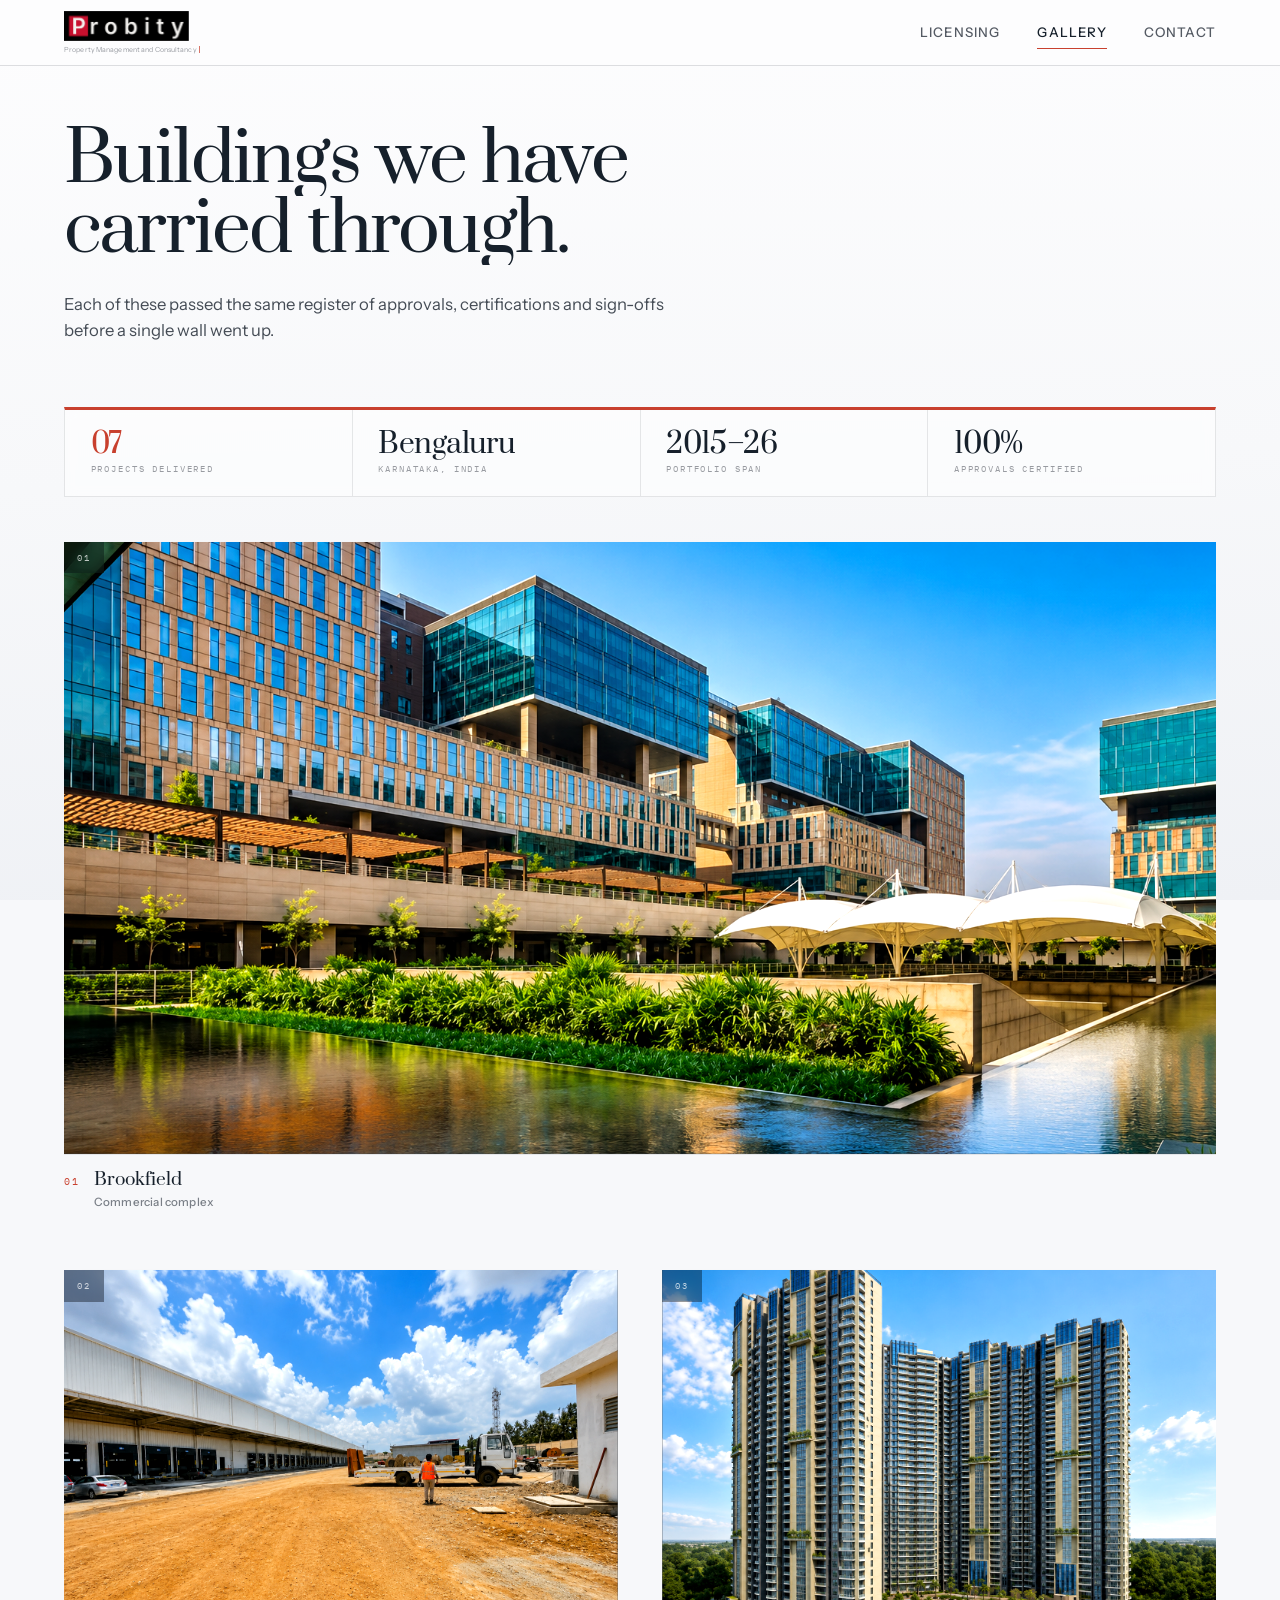
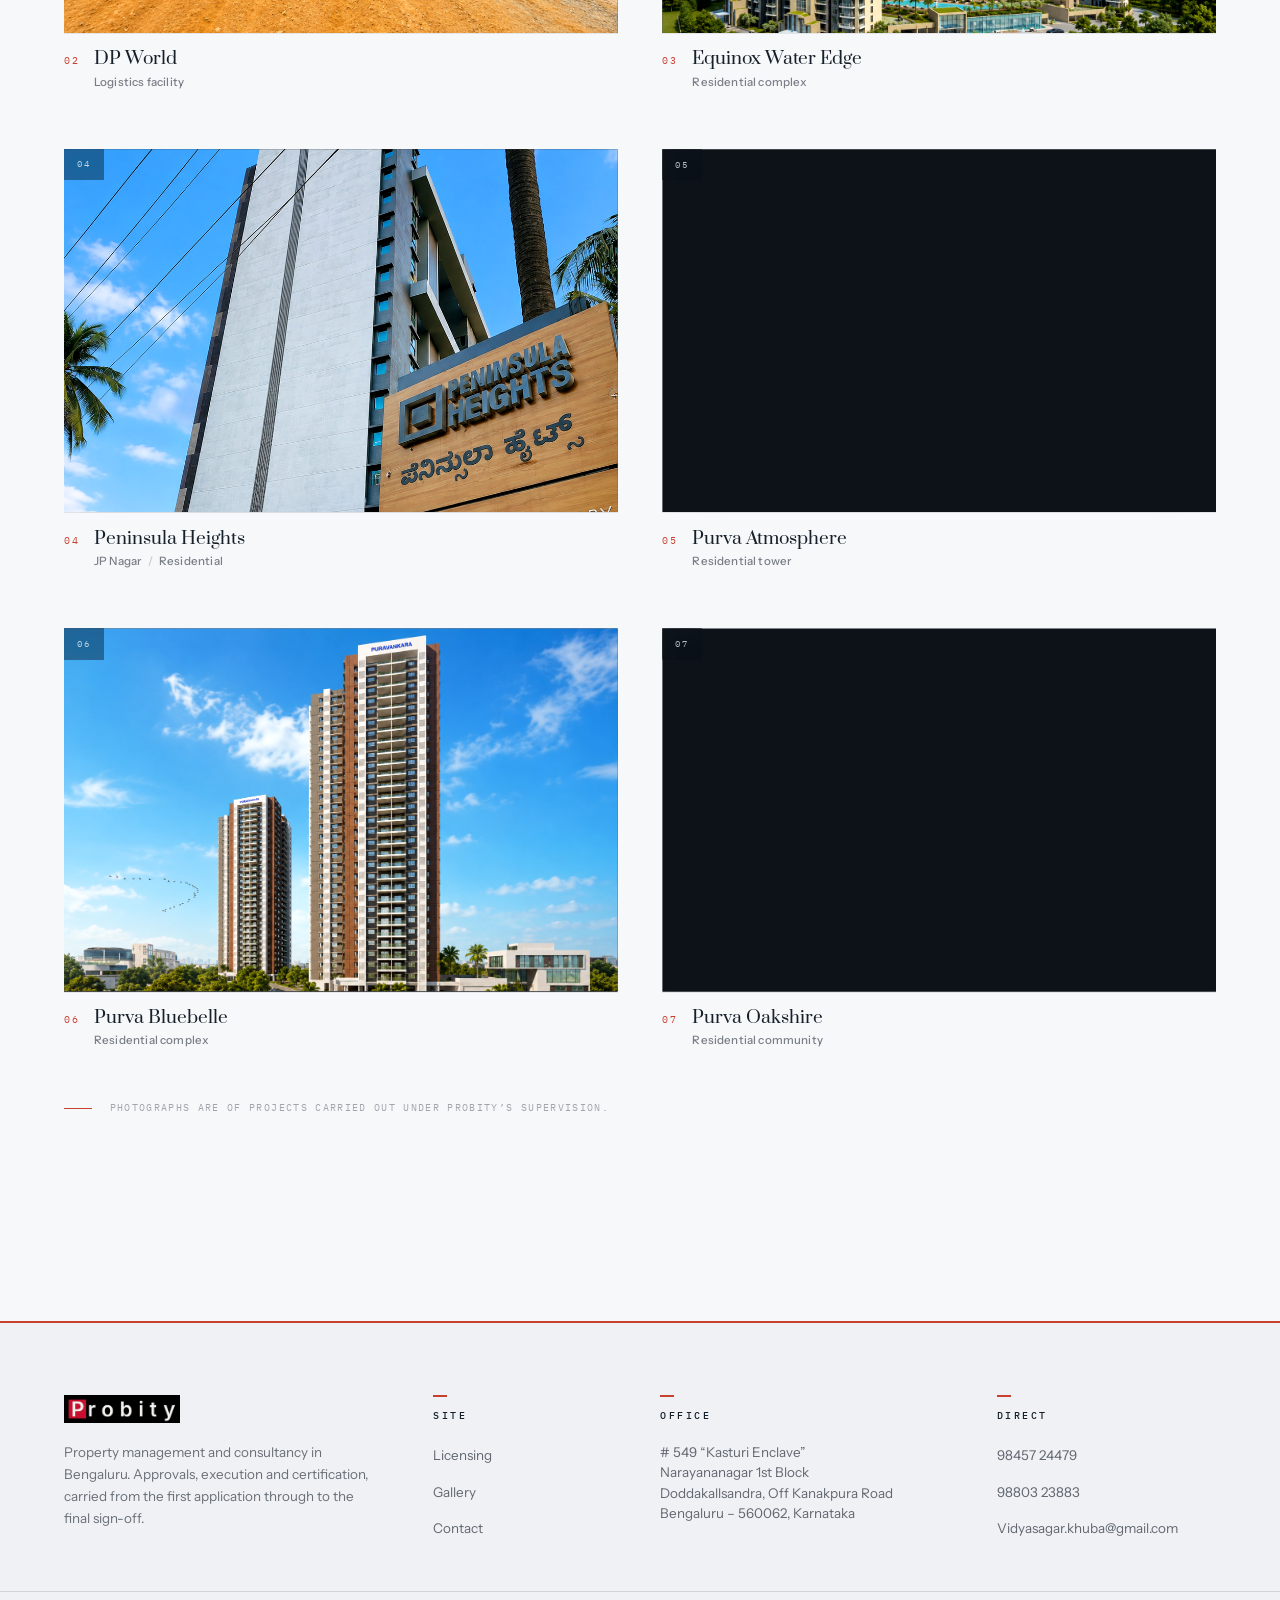
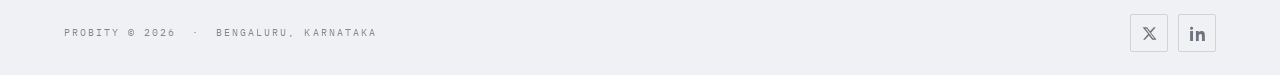
==== commit 33d0491e: "Update authority logos, licensing register order, and court-red brand highlights across site" ====
--- a/gallery.html
+++ b/gallery.html
@@ -131,7 +131,7 @@
 }
 .work:hover .work-plate::after { opacity: 1; }
 .work:hover .work-plate {
-  box-shadow: 0 24px 56px -16px rgba(10, 15, 22, .45);
+  box-shadow: 0 24px 56px -16px rgba(200, 64, 46, .42);
 }
 
 /* ── hover overlay text ─────────────────────────────────────── */
@@ -207,6 +207,8 @@
     transform 0.65s var(--ease);
 }
 .work.in figcaption { opacity: 1; transform: none; }
+.work:hover figcaption { border-top-color: rgba(200, 64, 46, .56); }
+.work:hover .work-meta b { color: var(--court); }
 
 .work-no {
   font-family: var(--mono);
@@ -226,10 +228,11 @@
   display: block;
   margin-top: 0.22rem;
   font-style: normal;
-  font-family: var(--mono);
-  font-size: 0.58rem;
-  letter-spacing: 0.09em;
-  color: rgba(24, 32, 44, .45);
+  font-family: var(--body);
+  font-size: 0.72rem;
+  font-weight: 500;
+  letter-spacing: 0.015em;
+  color: rgba(24, 32, 44, .56);
 }
 .work-meta s { text-decoration: none; opacity: .4; margin: 0 .35em; }
 
@@ -243,6 +246,7 @@
   background: rgba(255, 255, 255, .55);
   backdrop-filter: blur(6px);
   -webkit-backdrop-filter: blur(6px);
+  border-top: 3px solid var(--court);
 }
 .works-stat {
   flex: 1;
@@ -259,6 +263,7 @@
   color: var(--paper);
   letter-spacing: -0.02em;
 }
+.works-stat:first-child .works-stat-value { color: var(--court); }
 .works-stat-label {
   display: block;
   margin-top: 0.3rem;
@@ -346,8 +351,6 @@
 <main>
   <section class="section">
     <div class="section-head">
-      <span class="label"><span>Selected work</span></span>
-
       <h1>
         <span class="reveal"><span style="animation-delay:.2s">Buildings we have</span></span>
         <span class="reveal"><span style="animation-delay:.3s">carried <em>through</em>.</span></span>
--- a/assets/site.css
+++ b/assets/site.css
@@ -17,7 +17,7 @@
   /* --sandstone is deliberately unused on this page — the register
      runs on ink and the one court red, no gold */
   --paper:      #16202B;   /* primary type                        */
-  --gold:       #16202B;   /* interactive — ink, not white        */
+  --gold:       #C8402E;   /* interactive accent — logo red       */
   --court:      #C8402E;
 
   --display: "Prata", Georgia, serif;
@@ -98,7 +98,7 @@
   white-space:nowrap;
   transition:opacity .4s var(--ease), color .3s;
 }
-.mark:hover .mark-tag{ color:rgba(24,32,44,.85); }
+.mark:hover .mark-tag{ color:var(--court); }
 
 /* the carriage — blinks while typing, then leaves */
 .mark-tag::after{
@@ -135,7 +135,7 @@
   transform:scaleX(0); transform-origin:left;
   transition:transform .45s var(--ease);
 }
-.links a:hover{ color:var(--paper); }
+.links a:hover{ color:var(--court); }
 .links a:hover::after{ transform:scaleX(1); }
 /* the page you're on keeps its rule drawn */
 .links a[aria-current="page"]{ color:var(--paper); }
@@ -309,7 +309,7 @@
   transform:scaleX(0); transform-origin:0 50%;
   transition:transform .4s var(--ease);
 }
-.foot-col a:hover{ color:var(--paper); }
+.foot-col a:hover{ color:var(--court); }
 .foot-col a:hover::after{ transform:scaleX(1); }
 
 .foot-col address{ font-style:normal; }
--- a/assets/contact-card.css
+++ b/assets/contact-card.css
@@ -15,7 +15,7 @@
   --pcx-ink:    #0B0E13;
   --pcx-paper:  #F6F1E7;   /* type on the scrim, over the blurred page */
   --pcx-sand:   #E7D3AE;
-  --pcx-red:    #C8102E;
+  --pcx-red:    #C8402E;
   --pcx-rule:   rgba(231,211,174,.20);
 
   /* the back of the card is the same stock as its printed face —
@@ -80,7 +80,7 @@
   cursor:pointer;
   transition:border-color .3s, background .3s, transform .3s var(--pcx-ease);
 }
-.pcx-close:hover{ background:rgba(231,211,174,.10); border-color:rgba(231,211,174,.42); transform:rotate(90deg); }
+.pcx-close:hover{ background:rgba(200,64,46,.14); border-color:var(--pcx-red); transform:rotate(90deg); }
 .pcx-close svg{ width:14px; height:14px; }
 
 /* ---------- the hint / turn control ---------- */
@@ -107,7 +107,7 @@
   cursor:pointer;
   transition:border-color .35s, background .35s, gap .35s var(--pcx-ease);
 }
-.pcx-turn:hover{ background:rgba(231,211,174,.09); border-color:rgba(231,211,174,.45); gap:1rem; }
+.pcx-turn:hover{ background:rgba(200,64,46,.14); border-color:var(--pcx-red); gap:1rem; }
 .pcx-turn svg{ width:16px; height:12px; flex:none; }
 
 .pcx-note{
@@ -229,7 +229,7 @@
   transition:color .3s;
   white-space:nowrap; overflow:hidden; text-overflow:ellipsis;
 }
-.pcx-direct a:hover{ color:var(--pcx-plate-ink); }
+.pcx-direct a:hover{ color:var(--pcx-red); }
 .pcx-direct svg{ width:11px; height:11px; flex:none; opacity:.7; }
 
 .pcx-send{
@@ -244,7 +244,7 @@
   cursor:pointer;
   transition:background .35s, gap .35s var(--pcx-ease), transform .35s var(--pcx-ease);
 }
-.pcx-send:hover{ background:#A70C25; gap:.9rem; }
+.pcx-send:hover{ background:#9F2F22; gap:.9rem; }
 .pcx-send:active{ transform:translateY(1px); }
 .pcx-send svg{ width:15px; height:10px; flex:none; }
 
@@ -306,7 +306,7 @@
   letter-spacing:.15em; text-transform:uppercase;
   cursor:pointer; transition:border-color .3s, background .3s;
 }
-.pcx-again:hover{ background:rgba(24,32,44,.05); border-color:rgba(24,32,44,.42); }
+.pcx-again:hover{ background:rgba(200,64,46,.08); border-color:var(--pcx-red); color:var(--pcx-red); }
 
 /* ============================================================
    NO-WEBGL FALLBACK — the same card, turned with plain CSS
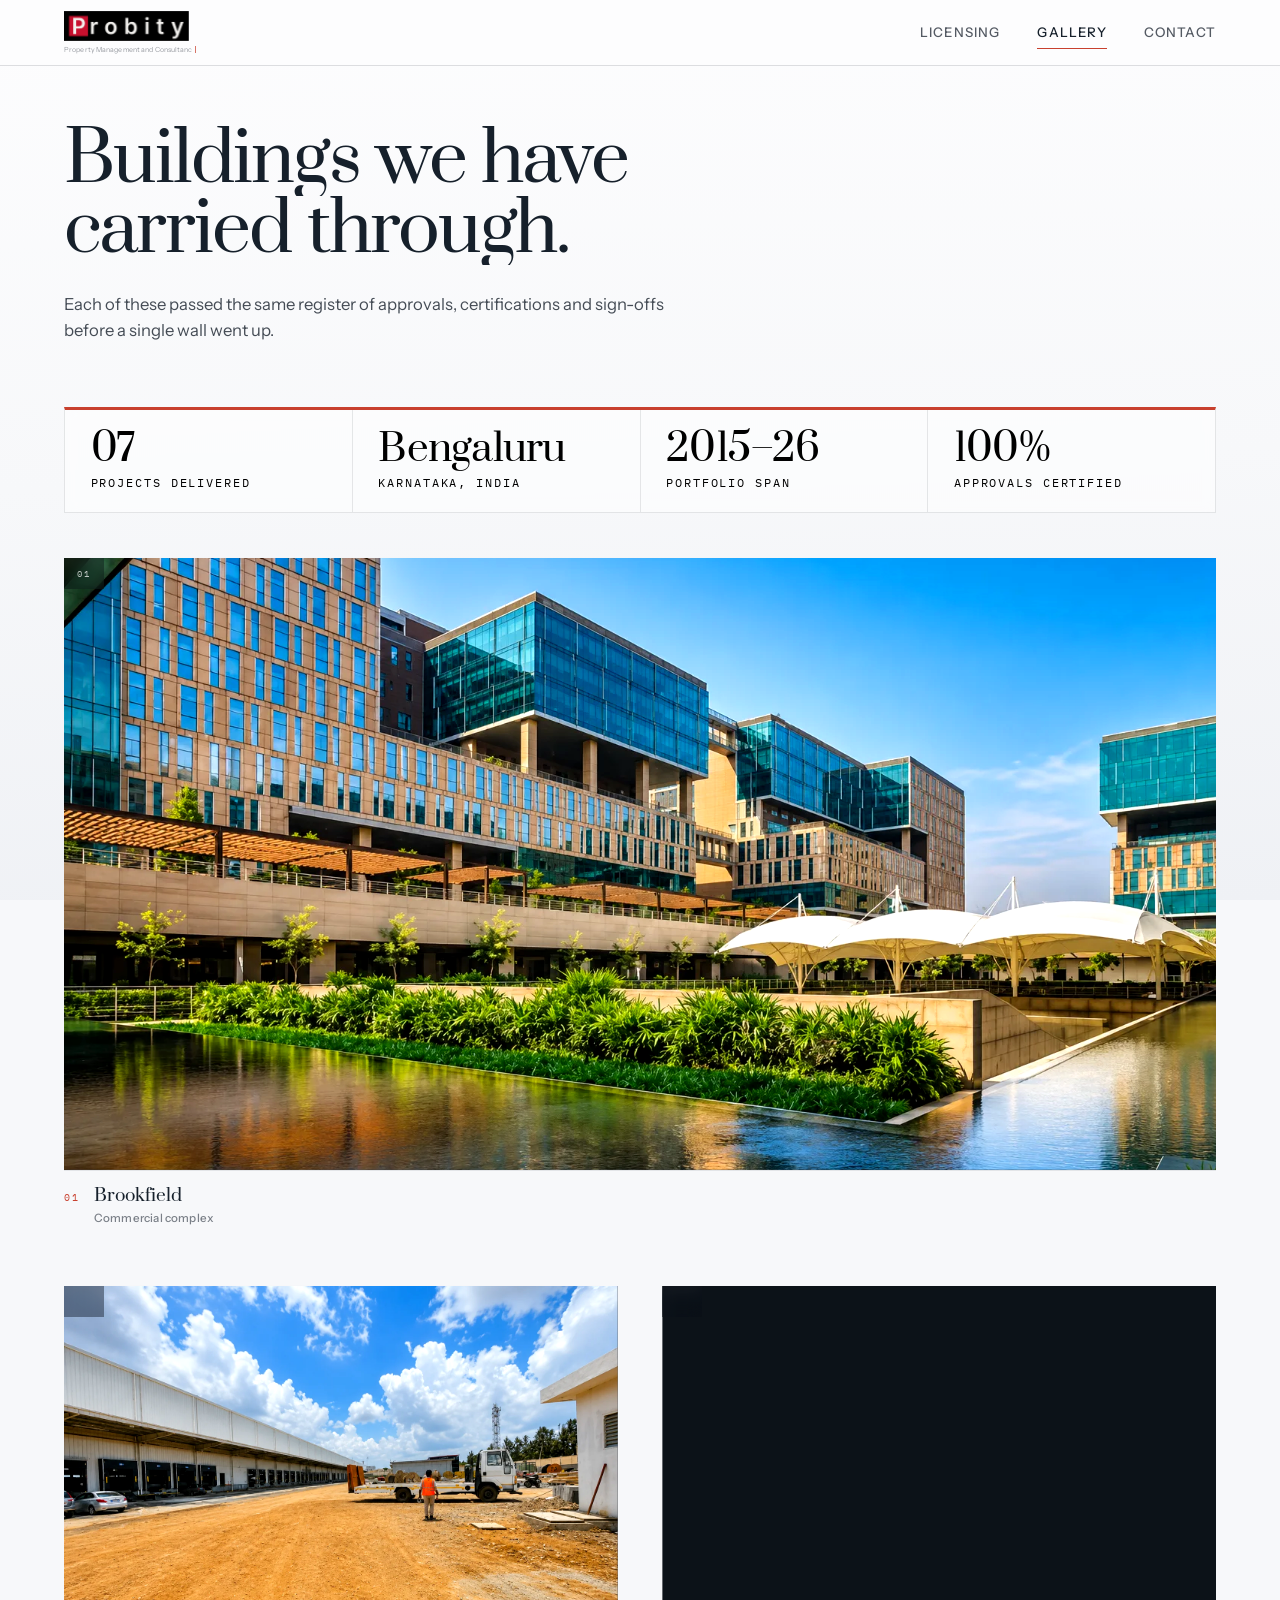
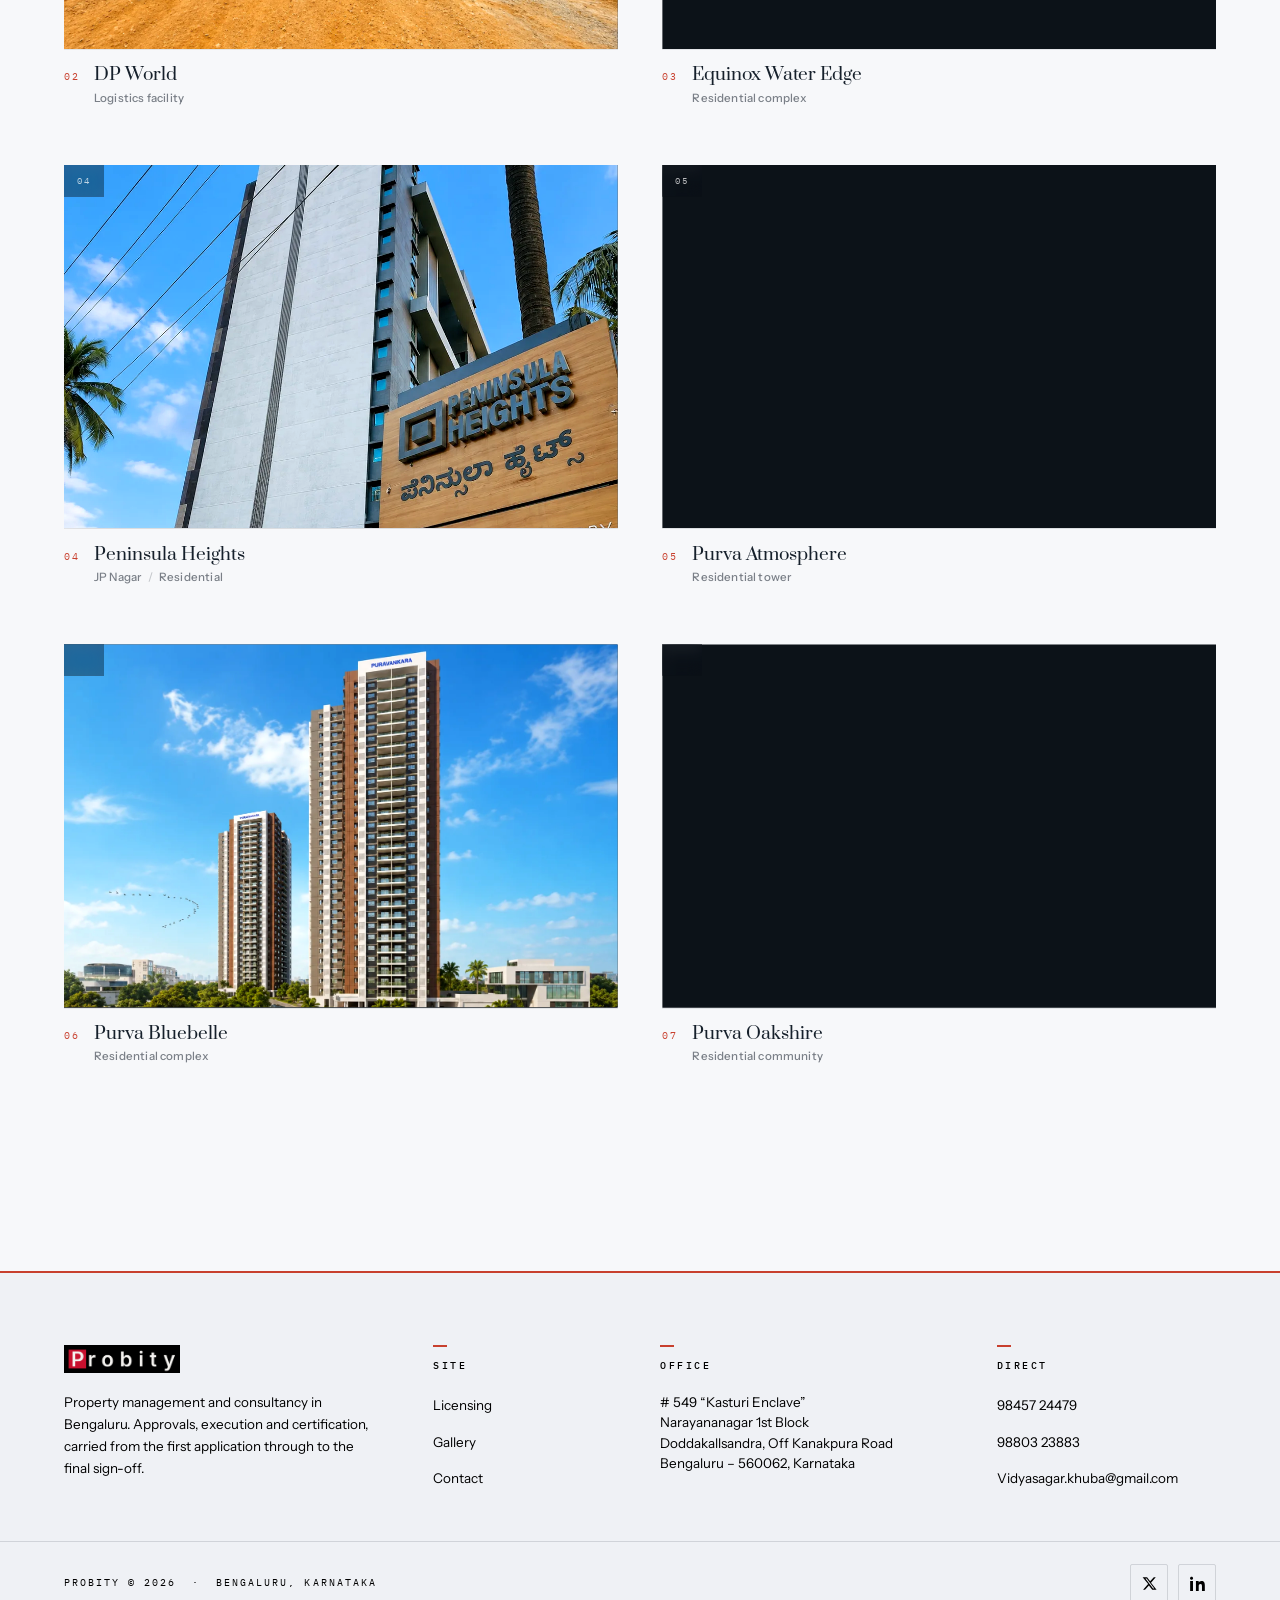
==== commit 2778462f: "Convert imagery to WebP, add gallery lightbox, and clean up footer/contact card - Convert gallery ph" ====
--- a/gallery.html
+++ b/gallery.html
@@ -258,20 +258,20 @@
   display: block;
   font-family: var(--display);
   font-weight: 400;
-  font-size: clamp(1.3rem, 2.2vw, 1.75rem);
+  font-size: clamp(1.7rem, 3vw, 2.4rem);
   line-height: 1;
-  color: var(--paper);
+  color: #000;
   letter-spacing: -0.02em;
 }
-.works-stat:first-child .works-stat-value { color: var(--court); }
+.works-stat:first-child .works-stat-value { color: #000; }
 .works-stat-label {
   display: block;
-  margin-top: 0.3rem;
+  margin-top: 0.4rem;
   font-family: var(--mono);
-  font-size: 0.58rem;
-  letter-spacing: 0.2em;
+  font-size: 0.74rem;
+  letter-spacing: 0.16em;
   text-transform: uppercase;
-  color: rgba(24, 32, 44, .44);
+  color: #000;
 }
 
 /* ── footnote ───────────────────────────────────────────────── */
@@ -317,6 +317,44 @@
   .work figcaption { opacity: 1 !important; transform: none !important; transition: none; }
   .work:hover .work-plate img { transform: none; }
   .work-hover { display: none; }
+}
+
+/* ── lightbox: the plate opens to the full frame ────────────── */
+.work-plate { cursor: zoom-in; }
+.lightbox {
+  position: fixed; inset: 0; z-index: 250;
+  display: flex; align-items: center; justify-content: center;
+  padding: clamp(1rem, 4vw, 3rem);
+  background: rgba(8, 12, 18, .92);
+  opacity: 0; visibility: hidden;
+  transition: opacity .35s var(--ease), visibility .35s;
+  cursor: zoom-out;
+}
+.lightbox.is-open { opacity: 1; visibility: visible; }
+.lightbox img {
+  max-width: 100%; max-height: 100%;
+  width: auto; height: auto;
+  object-fit: contain;
+  border: 1px solid rgba(255, 255, 255, .12);
+  box-shadow: 0 40px 90px -20px rgba(0, 0, 0, .7);
+  transform: scale(.96);
+  transition: transform .35s var(--ease);
+}
+.lightbox.is-open img { transform: scale(1); }
+.lightbox-close {
+  position: absolute; top: clamp(.8rem, 3vw, 1.6rem); right: clamp(.8rem, 3vw, 1.6rem);
+  width: 44px; height: 44px;
+  display: grid; place-items: center;
+  background: transparent; color: #fff;
+  border: 1px solid rgba(255, 255, 255, .3); border-radius: 50%;
+  font-size: 1.1rem; line-height: 1; cursor: pointer;
+  transition: border-color .3s, background .3s, transform .3s var(--ease);
+}
+.lightbox-close:hover { background: rgba(200, 64, 46, .2); border-color: var(--court); transform: rotate(90deg); }
+@media (prefers-reduced-motion: reduce) {
+  .lightbox, .lightbox img { transition: none; }
+  .lightbox img { transform: none; }
+  .lightbox-close:hover { transform: none; }
 }
 </style>
 </head>
@@ -390,7 +428,7 @@
       <figure class="work">
         <div class="work-plate">
           <picture>
-            <source srcset="assets/gallery/Brookfield.png" type="image/png">
+            <source srcset="assets/gallery/Brookfield.webp" type="image/webp">
             <img src="assets/gallery/Brookfield.png" alt="Brookfield commercial complex, Bengaluru"
                  width="1536" height="1024" loading="eager" decoding="async">
           </picture>
@@ -414,7 +452,7 @@
       <figure class="work">
         <div class="work-plate">
           <picture>
-            <source srcset="assets/gallery/DPWorld.png" type="image/png">
+            <source srcset="assets/gallery/DPWorld.webp" type="image/webp">
             <img src="assets/gallery/DPWorld.png" alt="DP World logistics facility, Bengaluru"
                  width="1448" height="1086" loading="eager" decoding="async">
           </picture>
@@ -438,7 +476,7 @@
       <figure class="work">
         <div class="work-plate">
           <picture>
-            <source srcset="assets/gallery/EquinoxWaterEdge.png" type="image/png">
+            <source srcset="assets/gallery/EquinoxWaterEdge.webp" type="image/webp">
             <img src="assets/gallery/EquinoxWaterEdge.png" alt="Equinox Water Edge, Bengaluru"
                  width="1402" height="1122" loading="lazy" decoding="async">
           </picture>
@@ -462,7 +500,7 @@
       <figure class="work">
         <div class="work-plate">
           <picture>
-            <source srcset="assets/gallery/PeninsulaHeightsJPNagar.png" type="image/png">
+            <source srcset="assets/gallery/PeninsulaHeightsJPNagar.webp" type="image/webp">
             <img src="assets/gallery/PeninsulaHeightsJPNagar.png" alt="Peninsula Heights, JP Nagar, Bengaluru"
                  width="1086" height="1448" loading="lazy" decoding="async">
           </picture>
@@ -486,7 +524,7 @@
       <figure class="work">
         <div class="work-plate">
           <picture>
-            <source srcset="assets/gallery/PurvaAtmosphere.png" type="image/png">
+            <source srcset="assets/gallery/PurvaAtmosphere.webp" type="image/webp">
             <img src="assets/gallery/PurvaAtmosphere.png" alt="Purva Atmosphere, Bengaluru"
                  width="1086" height="1448" loading="lazy" decoding="async">
           </picture>
@@ -510,7 +548,7 @@
       <figure class="work">
         <div class="work-plate">
           <picture>
-            <source srcset="assets/gallery/PurvaBluebelle.png" type="image/png">
+            <source srcset="assets/gallery/PurvaBluebelle.webp" type="image/webp">
             <img src="assets/gallery/PurvaBluebelle.png" alt="Purva Bluebelle, Bengaluru"
                  width="1402" height="1122" loading="lazy" decoding="async">
           </picture>
@@ -534,7 +572,7 @@
       <figure class="work">
         <div class="work-plate">
           <picture>
-            <source srcset="assets/gallery/PurvaOakshire.png" type="image/png">
+            <source srcset="assets/gallery/PurvaOakshire.webp" type="image/webp">
             <img src="assets/gallery/PurvaOakshire.png" alt="Purva Oakshire, Bengaluru"
                  width="1535" height="1024" loading="lazy" decoding="async">
           </picture>
@@ -556,7 +594,6 @@
 
     </div><!-- /.works -->
 
-    <p class="note">Photographs are of projects carried out under Probity&rsquo;s supervision.</p>
   </section>
 </main>
 
@@ -607,8 +644,8 @@
     <div>
       <small>Probity &copy; 2026<span class="foot-place"> &nbsp;&middot;&nbsp; Bengaluru, Karnataka</span></small>
       <div class="foot-social">
-        <a href="https://x.com/" target="_blank" rel="noopener noreferrer" aria-label="Probity on X"><svg viewBox="0 0 24 24" aria-hidden="true"><path d="M18.9 2H22l-7.6 8.7L23.3 22h-6.9l-5.4-7-6.2 7H1.7l8.1-9.3L1 2h7.1l4.9 6.4L18.9 2Zm-1.2 18h1.9L7.4 3.9H5.4L17.7 20Z"/></svg></a>
-        <a href="https://www.linkedin.com/" target="_blank" rel="noopener noreferrer" aria-label="Probity on LinkedIn"><svg viewBox="0 0 24 24" aria-hidden="true"><path d="M4.98 3.5C4.98 4.88 3.87 6 2.5 6S0 4.88 0 3.5 1.12 1 2.5 1s2.48 1.12 2.48 2.5zM.22 8.02h4.56V24H.22V8.02zM9.5 8.02h4.37v2.18h.06c.61-1.15 2.1-2.37 4.32-2.37 4.62 0 5.47 3.04 5.47 6.99V24h-4.56v-7.29c0-1.74-.03-3.98-2.43-3.98-2.43 0-2.8 1.9-2.8 3.85V24H9.5V8.02z"/></svg></a>
+        <a href="https://x.com/VidyasagarKhuba" target="_blank" rel="noopener noreferrer" aria-label="Vidyasagar Khuba on X"><svg viewBox="0 0 24 24" aria-hidden="true"><path d="M18.9 2H22l-7.6 8.7L23.3 22h-6.9l-5.4-7-6.2 7H1.7l8.1-9.3L1 2h7.1l4.9 6.4L18.9 2Zm-1.2 18h1.9L7.4 3.9H5.4L17.7 20Z"/></svg></a>
+        <a href="https://in.linkedin.com/in/vidyasagar-khuba-74192965" target="_blank" rel="noopener noreferrer" aria-label="Vidyasagar Khuba on LinkedIn"><svg viewBox="0 0 24 24" aria-hidden="true"><path d="M4.98 3.5C4.98 4.88 3.87 6 2.5 6S0 4.88 0 3.5 1.12 1 2.5 1s2.48 1.12 2.48 2.5zM.22 8.02h4.56V24H.22V8.02zM9.5 8.02h4.37v2.18h.06c.61-1.15 2.1-2.37 4.32-2.37 4.62 0 5.47 3.04 5.47 6.99V24h-4.56v-7.29c0-1.74-.03-3.98-2.43-3.98-2.43 0-2.8 1.9-2.8 3.85V24H9.5V8.02z"/></svg></a>
       </div>
     </div>
   </div>
@@ -691,6 +728,44 @@
 
     [].forEach.call(works, function(w){ io.observe(w); });
   }
+
+  /* ── lightbox: click a plate to see the full photograph ───── */
+  var lb = document.createElement('div');
+  lb.className = 'lightbox';
+  lb.setAttribute('role', 'dialog');
+  lb.setAttribute('aria-modal', 'true');
+  lb.setAttribute('aria-label', 'Enlarged project photograph');
+  lb.innerHTML = '<button class="lightbox-close" type="button" aria-label="Close">✕</button><img alt="">';
+  document.body.appendChild(lb);
+  var lbImg = lb.querySelector('img');
+  var lbClose = lb.querySelector('.lightbox-close');
+
+  function openLightbox(src, alt){
+    lbImg.src = src;
+    lbImg.alt = alt || '';
+    lb.classList.add('is-open');
+    document.documentElement.classList.add('pcx-lock');
+    lbClose.focus();
+  }
+  function closeLightbox(){
+    lb.classList.remove('is-open');
+    document.documentElement.classList.remove('pcx-lock');
+    setTimeout(function(){ if (!lb.classList.contains('is-open')) lbImg.removeAttribute('src'); }, 400);
+  }
+
+  [].forEach.call(document.querySelectorAll('.work-plate'), function(plate){
+    plate.addEventListener('click', function(){
+      var img = plate.querySelector('img');
+      if (img) openLightbox(img.currentSrc || img.src, img.alt);
+    });
+  });
+
+  lb.addEventListener('click', function(e){
+    if (e.target === lb || e.target === lbClose) closeLightbox();
+  });
+  document.addEventListener('keydown', function(e){
+    if (e.key === 'Escape' && lb.classList.contains('is-open')) closeLightbox();
+  });
 })();
 </script>
 
--- a/assets/site.css
+++ b/assets/site.css
@@ -346,6 +346,14 @@
 }
 .foot-social svg{ width:15px; height:15px; fill:currentColor; }
 
+/* the foot reads in solid black rather than a scale of greys */
+.foot-brand p,
+.foot-col h3,
+.foot-col a,
+.foot-col span,
+.foot-bar small,
+.foot-social a{ color:#000; }
+
 /* ---------- narrow ----------
    The mark takes the full width and the three columns stay side by
    side beneath it, rather than stacking into one very long leg.
--- a/assets/contact-card.css
+++ b/assets/contact-card.css
@@ -22,9 +22,9 @@
      white card, ink type — so turning it over does not turn the
      lights out                                                    */
   --pcx-plate:      #FFFFFF;
-  --pcx-plate-ink:  #16202B;
-  --pcx-plate-mute: rgba(24,32,44,.60);
-  --pcx-plate-soft: rgba(24,32,44,.42);
+  --pcx-plate-ink:  #000000;
+  --pcx-plate-mute: #000000;
+  --pcx-plate-soft: #000000;
   --pcx-plate-rule: rgba(24,32,44,.20);
   --pcx-ease:   cubic-bezier(.22,.61,.36,1);
 
@@ -180,9 +180,9 @@
 .pcx-field{ position:relative; display:flex; flex-direction:column; }
 .pcx-field label{
   font-family:"IBM Plex Mono", ui-monospace, monospace;
-  font-size:.56rem; letter-spacing:.24em; text-transform:uppercase;
+  font-size:.72rem; letter-spacing:.2em; text-transform:uppercase;
   color:var(--pcx-plate-soft);
-  margin-bottom:.36rem;
+  margin-bottom:.4rem;
   transition:color .3s;
 }
 .pcx-field input,
@@ -193,7 +193,7 @@
   border:0; border-bottom:1px solid var(--pcx-plate-rule);
   border-radius:0;
   padding:.34rem 0 .46rem;
-  font:inherit; font-size:.86rem; line-height:1.45;
+  font:inherit; font-size:1rem; line-height:1.45;
   transition:border-color .35s var(--pcx-ease);
 }
 .pcx-field textarea{ resize:none; }
@@ -223,14 +223,14 @@
 .pcx-direct a{
   display:inline-flex; align-items:center; gap:.5rem;
   font-family:"IBM Plex Mono", ui-monospace, monospace;
-  font-size:.62rem; letter-spacing:.1em;
+  font-size:.78rem; letter-spacing:.06em;
   color:var(--pcx-plate-mute);
   text-decoration:none;
   transition:color .3s;
   white-space:nowrap; overflow:hidden; text-overflow:ellipsis;
 }
 .pcx-direct a:hover{ color:var(--pcx-red); }
-.pcx-direct svg{ width:11px; height:11px; flex:none; opacity:.7; }
+.pcx-direct svg{ width:13px; height:13px; flex:none; opacity:.7; }
 
 .pcx-send{
   appearance:none; -webkit-appearance:none;
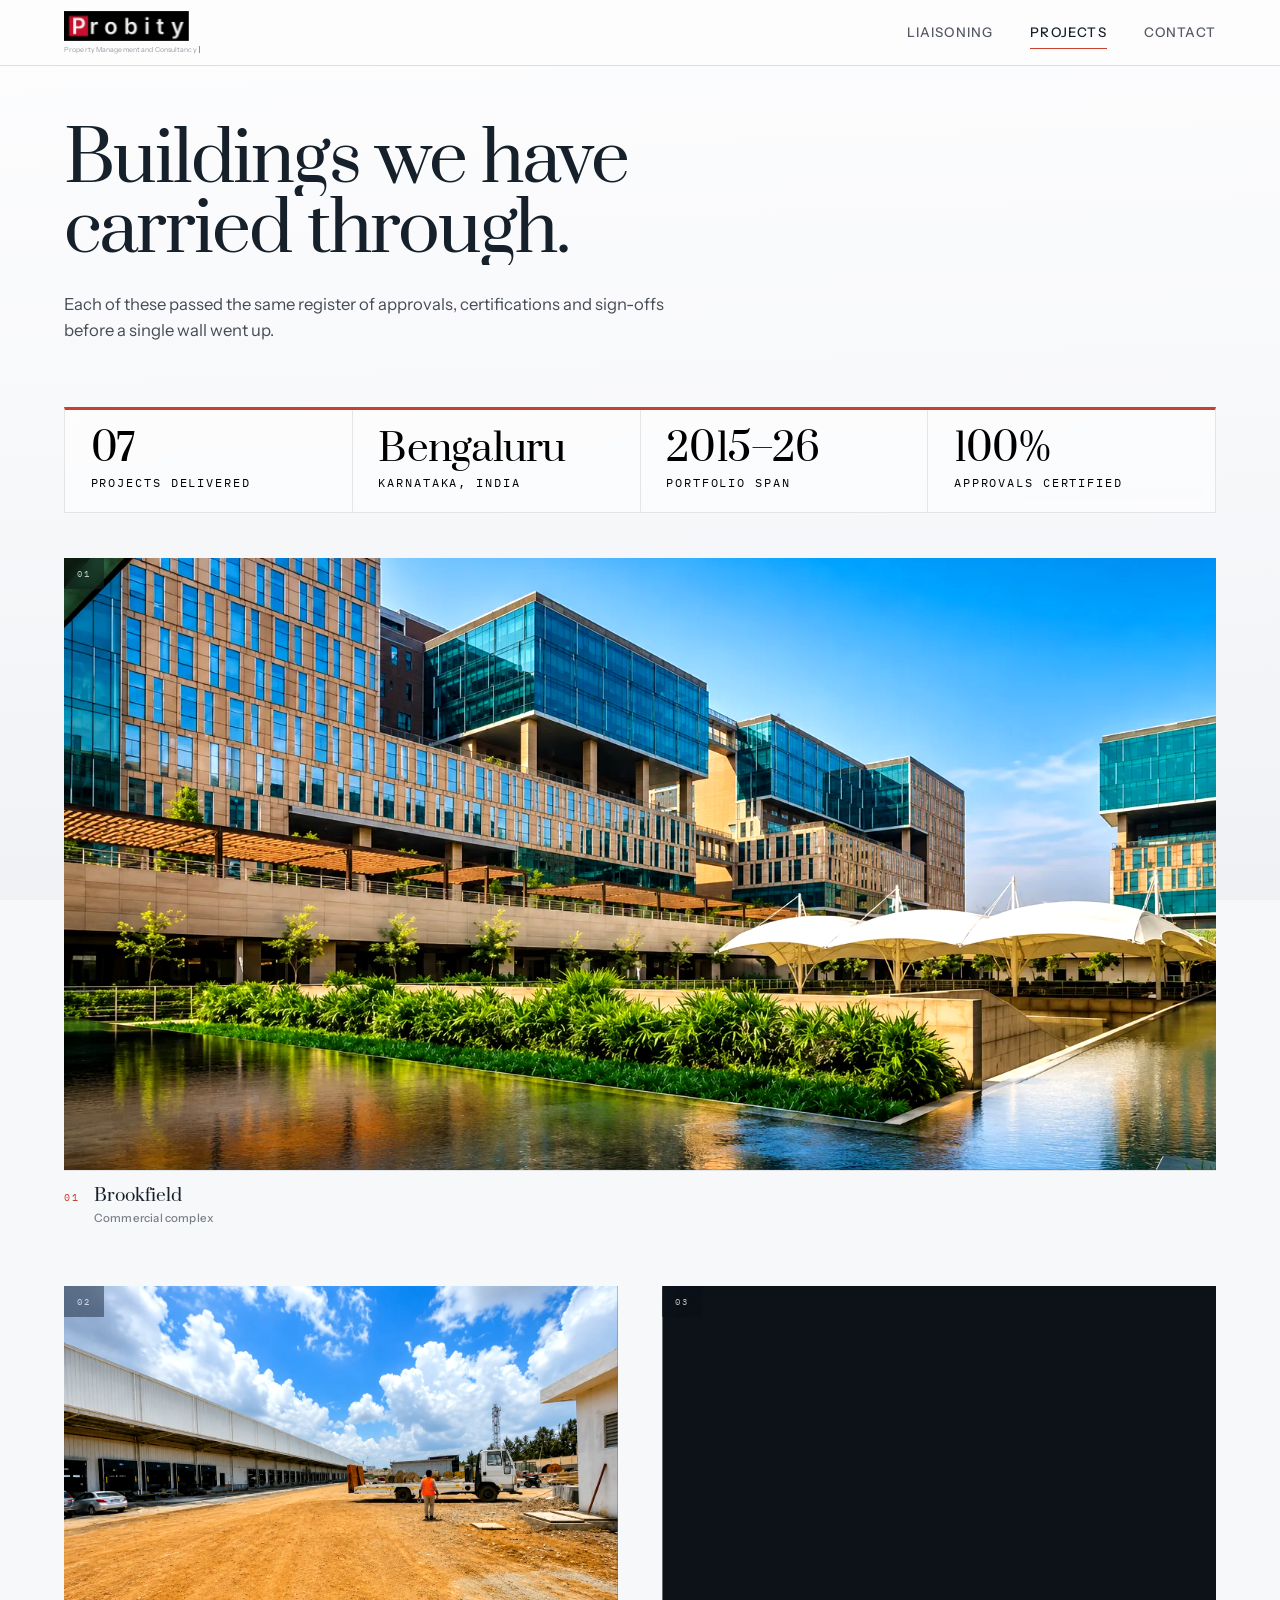
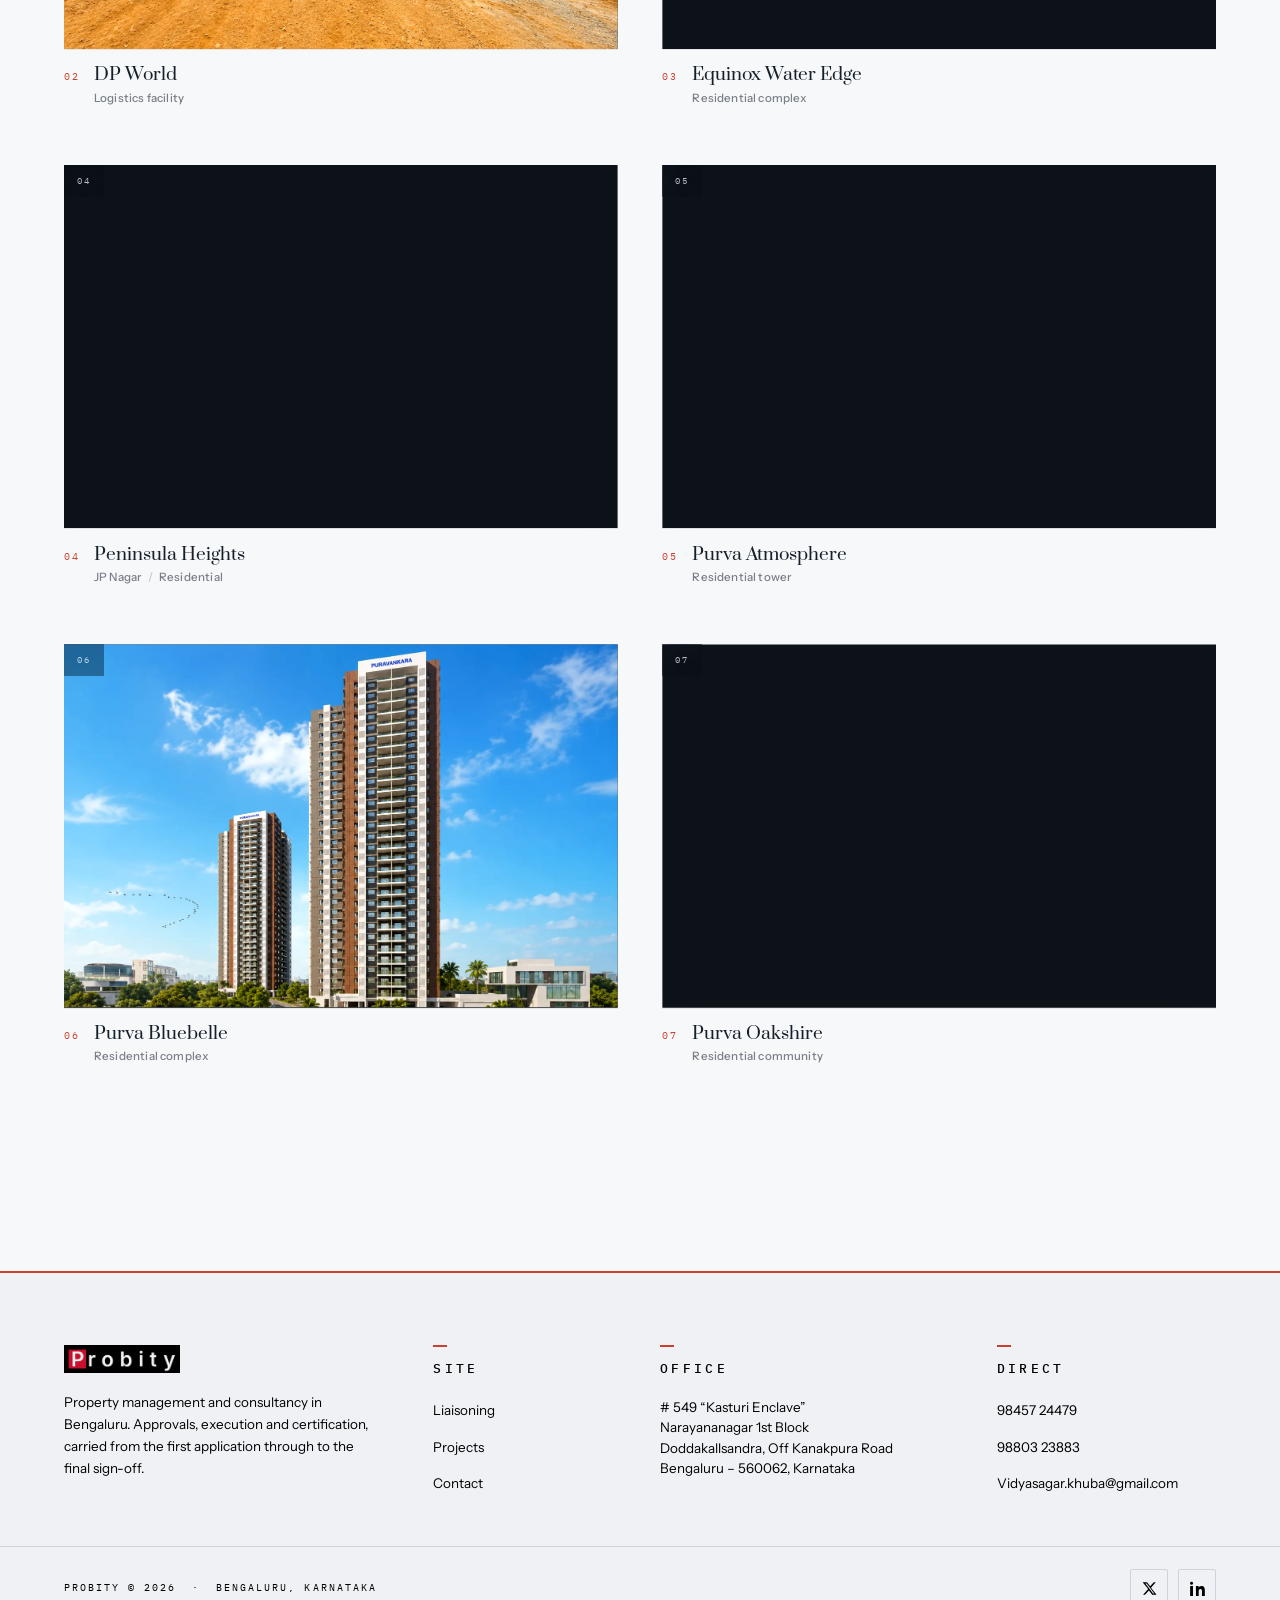
==== commit 55de568c: "Add SEO metadata, structured data, and nav/copy refinements - Unique per-page titles, canonical, Ope" ====
--- a/gallery.html
+++ b/gallery.html
@@ -3,10 +3,22 @@
 <head>
 <meta charset="UTF-8" />
 <meta name="viewport" content="width=device-width, initial-scale=1" />
-<title>Probity</title>
+<title>Project Portfolio — Probity, Bengaluru</title>
 <link rel="icon" type="image/png" sizes="512x512" href="assets/favicon-512.png">
 <link rel="apple-touch-icon" href="assets/favicon-512.png">
 <meta name="description" content="Selected work — buildings Probity has carried through approval, execution and certification in Bengaluru." />
+
+<link rel="canonical" href="https://YOUR-DOMAIN/gallery.html" />
+<meta property="og:type" content="website" />
+<meta property="og:site_name" content="Probity" />
+<meta property="og:title" content="Project Portfolio — Probity, Bengaluru" />
+<meta property="og:description" content="Buildings Probity has carried through approval, execution and certification in Bengaluru." />
+<meta property="og:url" content="https://YOUR-DOMAIN/gallery.html" />
+<meta property="og:image" content="https://YOUR-DOMAIN/assets/probity-card.png" />
+<meta name="twitter:card" content="summary_large_image" />
+<meta name="twitter:title" content="Project Portfolio — Probity, Bengaluru" />
+<meta name="twitter:description" content="Buildings Probity has carried through approval, execution and certification in Bengaluru." />
+<meta name="twitter:image" content="https://YOUR-DOMAIN/assets/probity-card.png" />
 
 <link rel="preconnect" href="https://fonts.googleapis.com">
 <link rel="preconnect" href="https://fonts.gstatic.com" crossorigin>
@@ -370,8 +382,8 @@
   </a>
 
   <nav class="links" aria-label="Primary">
-    <a href="index.html#licensing">Licensing</a>
-    <a href="gallery.html" aria-current="page">Gallery</a>
+    <a href="index.html#licensing">Liaisoning</a>
+    <a href="gallery.html" aria-current="page">Projects</a>
     <a href="#contact">Contact</a>
   </nav>
 
@@ -381,8 +393,8 @@
 </header>
 
 <div class="sheet" id="sheet">
-  <a href="index.html#licensing">Licensing</a>
-  <a href="gallery.html">Gallery</a>
+  <a href="index.html#licensing">Liaisoning</a>
+  <a href="gallery.html">Projects</a>
   <a href="#contact">Contact</a>
 </div>
 
@@ -613,8 +625,8 @@
     <div class="foot-col">
       <h3>Site</h3>
       <ul>
-        <li><a href="index.html#licensing">Licensing</a></li>
-        <li><a href="gallery.html">Gallery</a></li>
+        <li><a href="index.html#licensing">Liaisoning</a></li>
+        <li><a href="gallery.html">Projects</a></li>
         <li><a href="#contact">Contact</a></li>
       </ul>
     </div>
--- a/assets/site.css
+++ b/assets/site.css
@@ -279,7 +279,7 @@
 .foot-col h3{
   margin:0 0 1.15rem;
   font-family:var(--mono);
-  font-size:.6rem; letter-spacing:.26em; text-transform:uppercase;
+  font-size:.8rem; letter-spacing:.26em; text-transform:uppercase;
   color:var(--paper); font-weight:500;
 }
 /* a short red stroke above each heading, echoing the rule at the top */
@@ -366,7 +366,7 @@
 }
 @media (max-width:560px){
   .foot-main{ gap:1.9rem 1.25rem; }
-  .foot-col h3{ font-size:.54rem; letter-spacing:.18em; margin-bottom:.9rem; }
+  .foot-col h3{ font-size:.72rem; letter-spacing:.18em; margin-bottom:.9rem; }
   .foot-col a,
   .foot-col span{ font-size:.74rem; }
   .foot-col li + li{ margin-top:.6rem; }
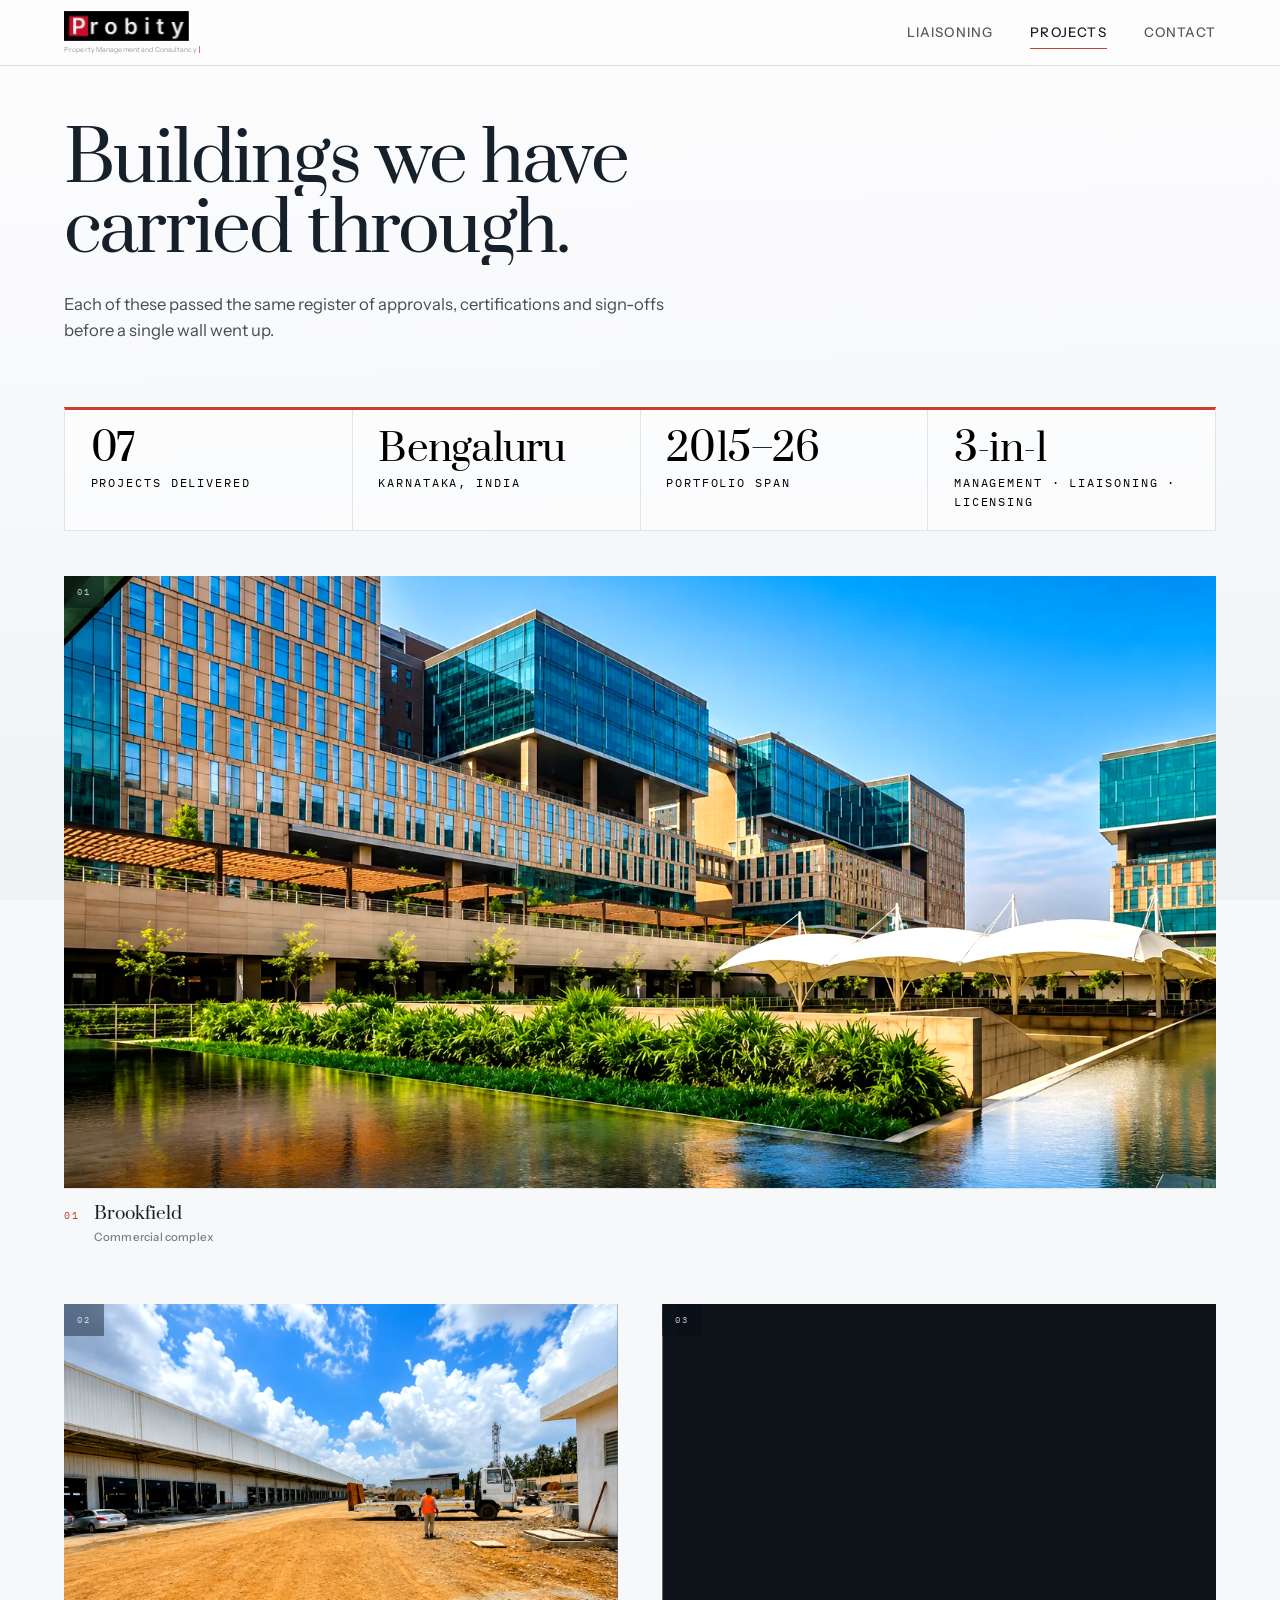
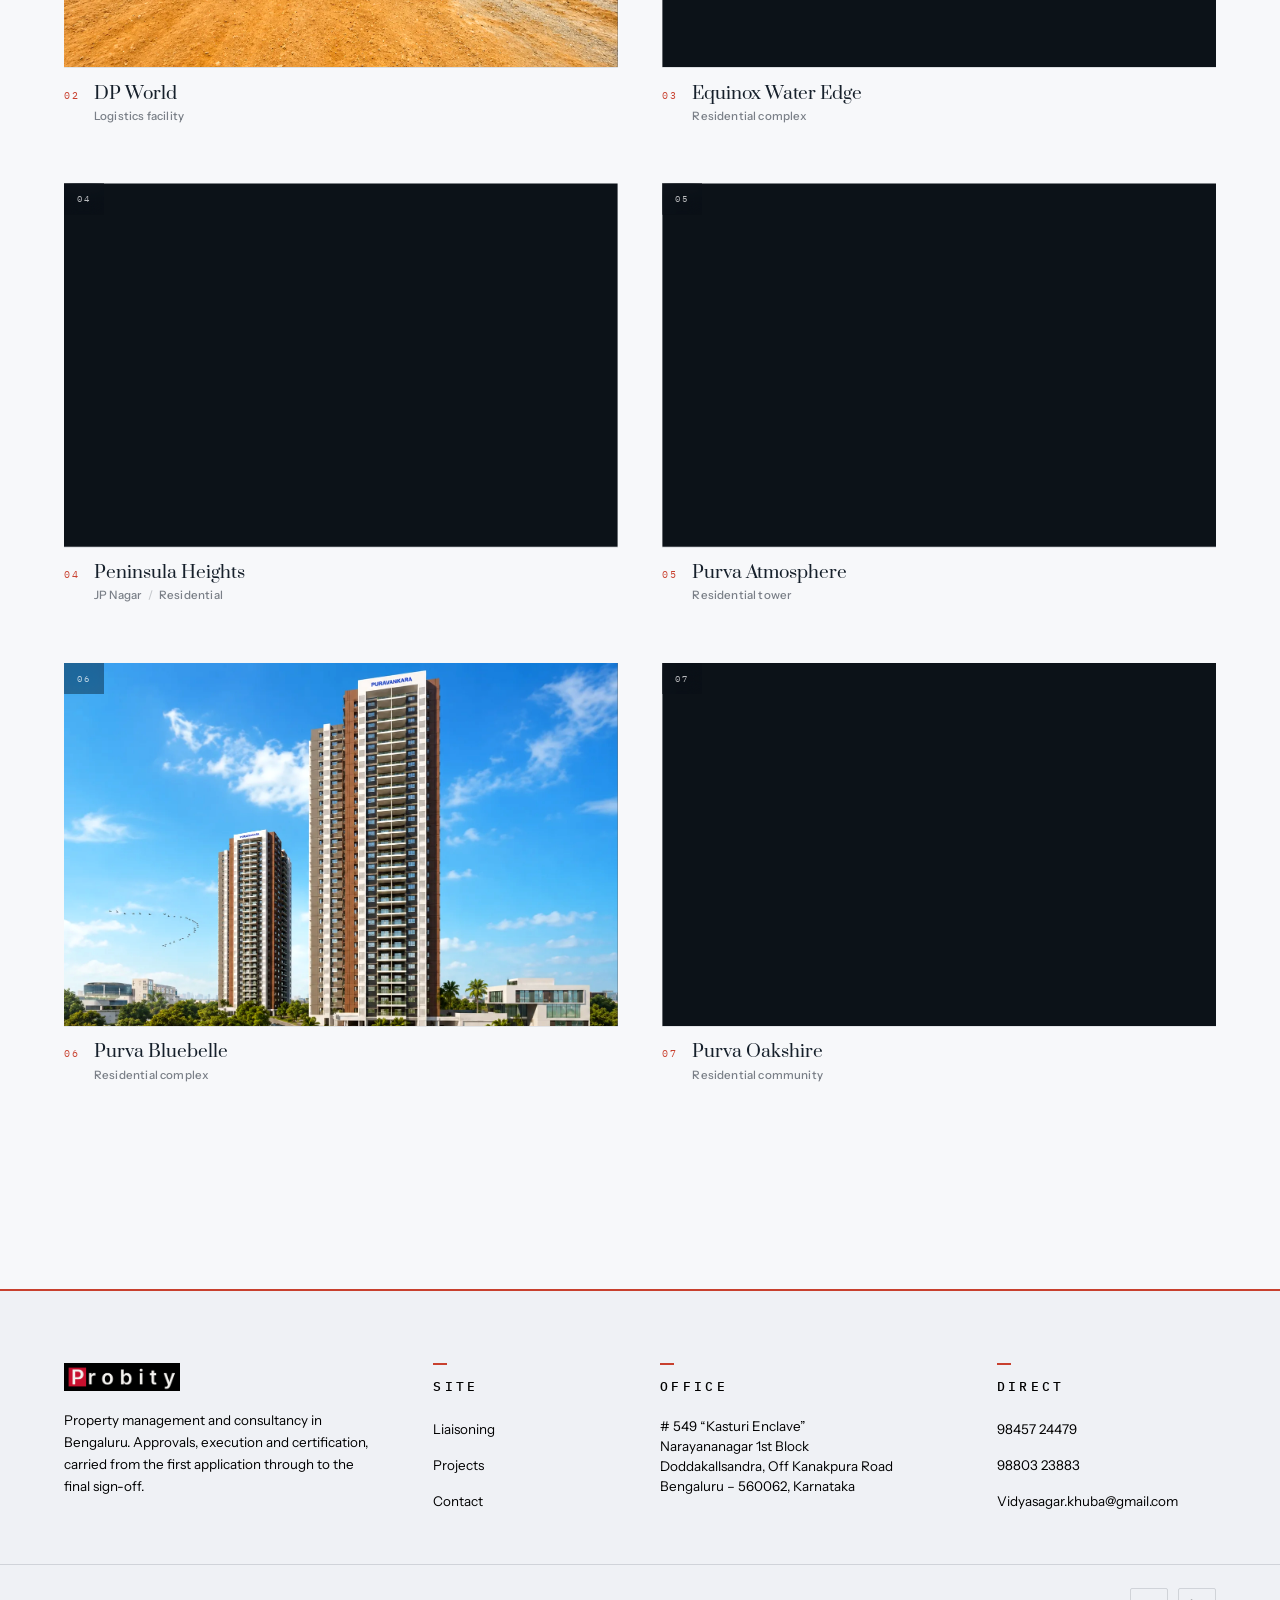
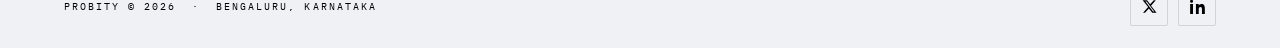
==== commit 57bc99d4: "Add geo language tag and richer local business schema for SEO Co-Authored-By: Claude Sonnet 5 <norep" ====
--- a/gallery.html
+++ b/gallery.html
@@ -1,5 +1,5 @@
 <!DOCTYPE html>
-<html lang="en">
+<html lang="en-IN">
 <head>
 <meta charset="UTF-8" />
 <meta name="viewport" content="width=device-width, initial-scale=1" />
@@ -429,8 +429,8 @@
         <span class="works-stat-label">Portfolio span</span>
       </div>
       <div class="works-stat" role="listitem">
-        <span class="works-stat-value">100%</span>
-        <span class="works-stat-label">Approvals certified</span>
+        <span class="works-stat-value">3-in-1</span>
+        <span class="works-stat-label">Management &middot; liaisoning &middot; licensing</span>
       </div>
     </div>
 
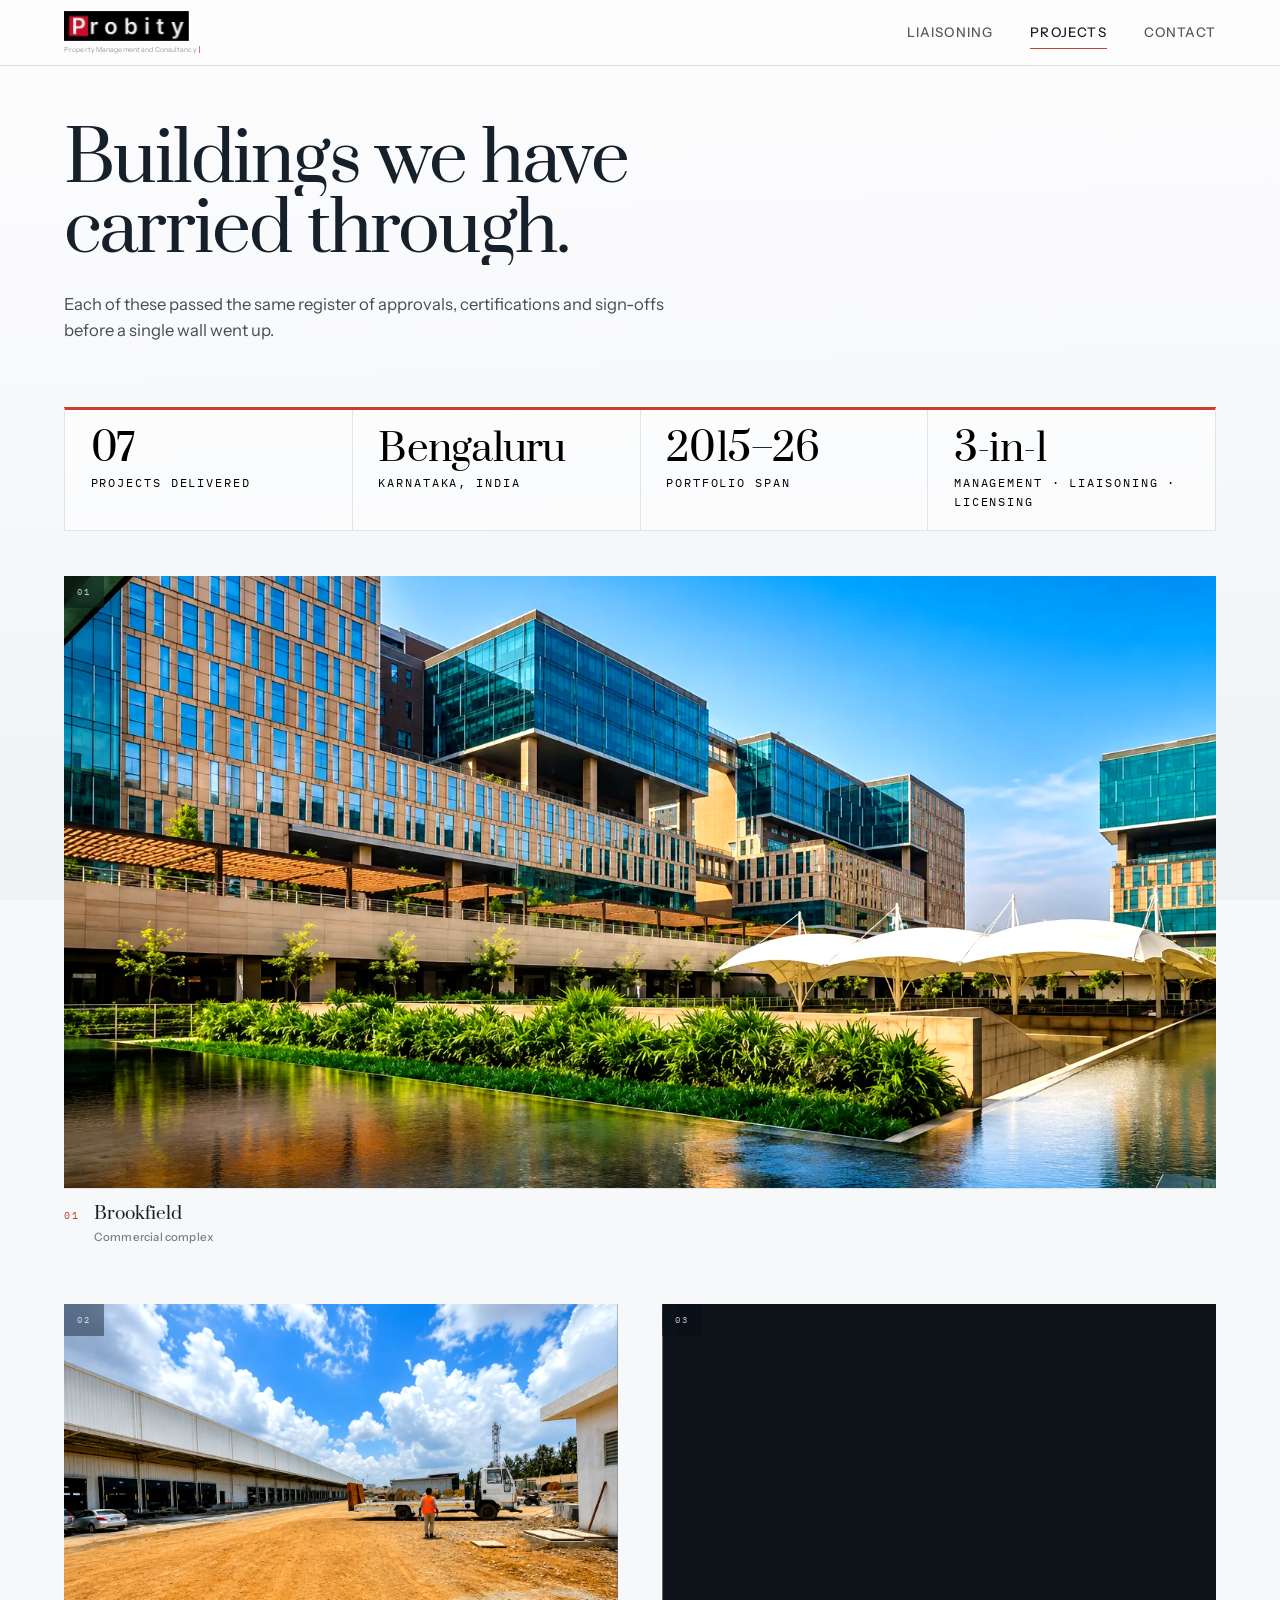
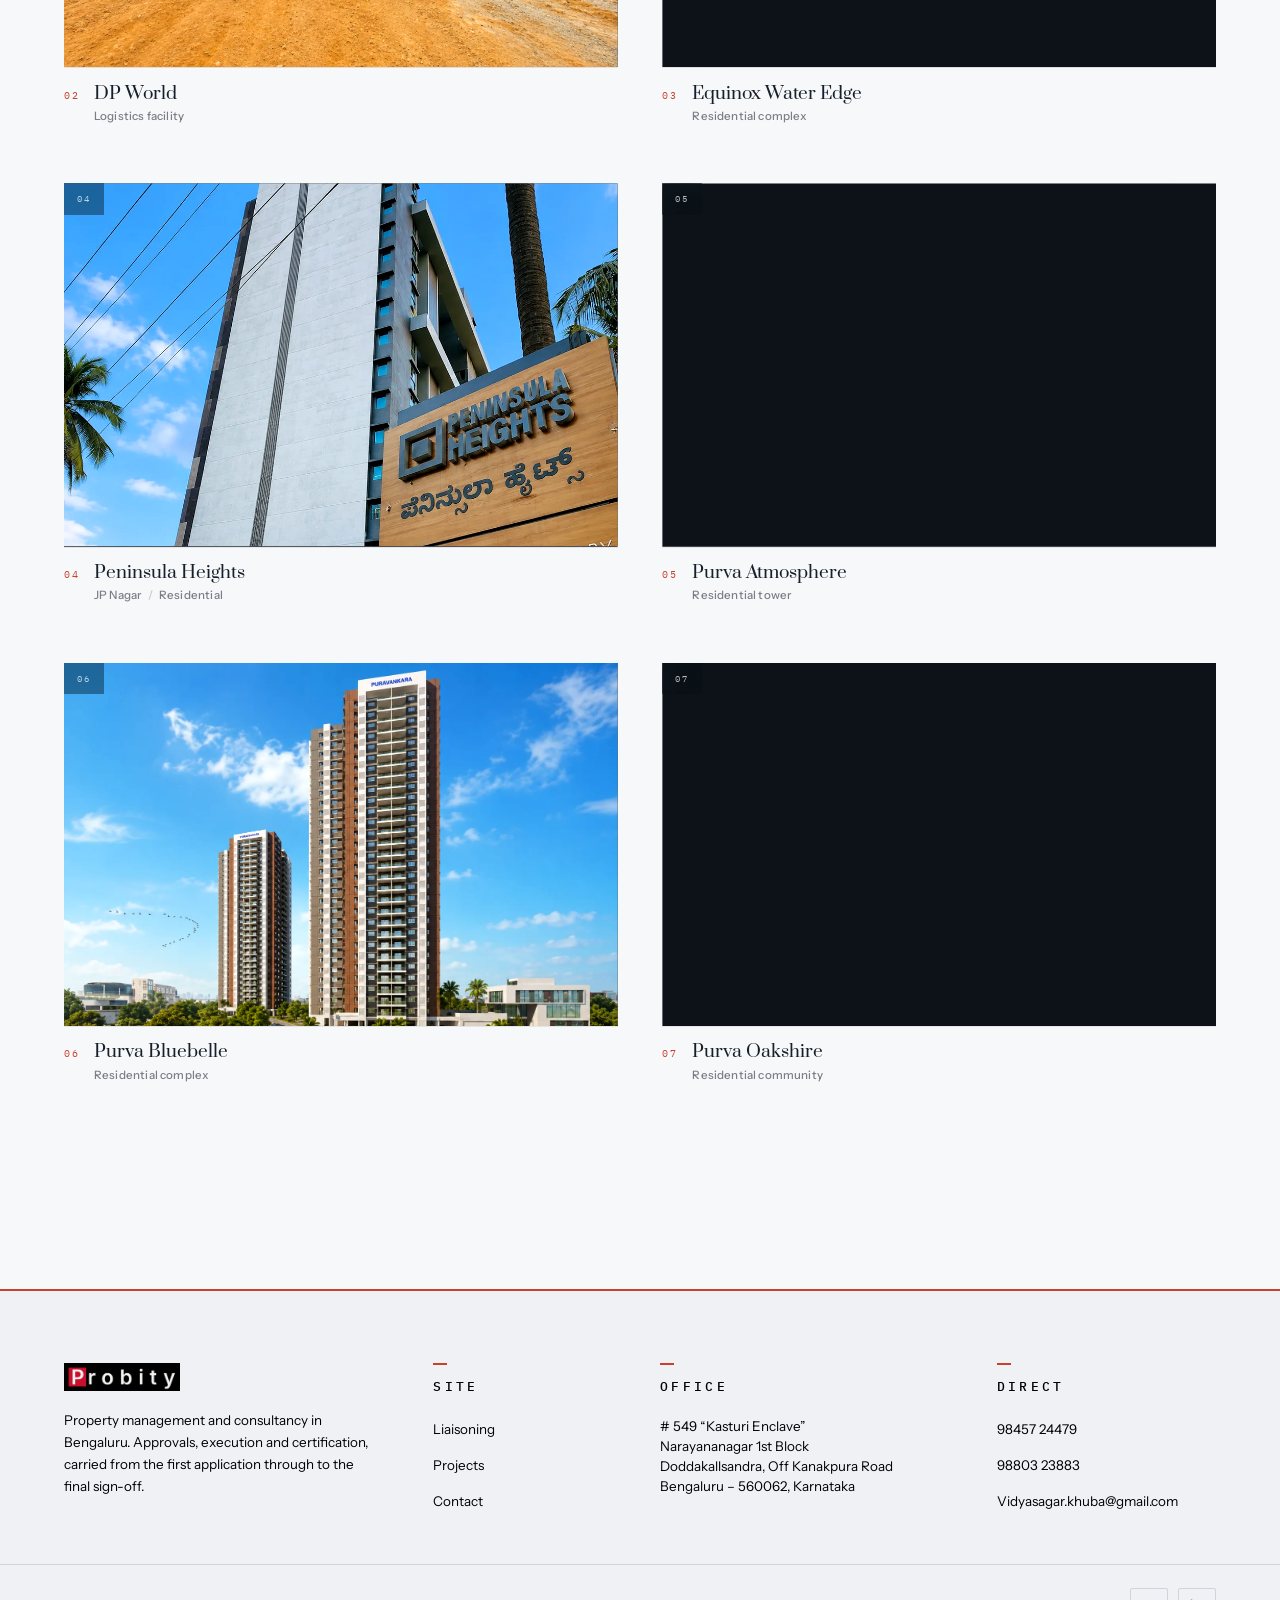
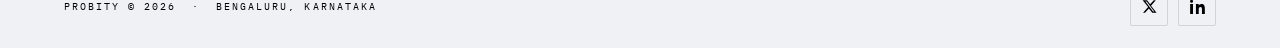
==== commit 5ca35e0c: "Point canonical URLs and sitemap at the live domain The site had shipped with YOUR-DOMAIN placeholde" ====
--- a/gallery.html
+++ b/gallery.html
@@ -8,17 +8,17 @@
 <link rel="apple-touch-icon" href="assets/favicon-512.png">
 <meta name="description" content="Selected work — buildings Probity has carried through approval, execution and certification in Bengaluru." />
 
-<link rel="canonical" href="https://YOUR-DOMAIN/gallery.html" />
+<link rel="canonical" href="https://probitybengaluru.in/gallery.html" />
 <meta property="og:type" content="website" />
 <meta property="og:site_name" content="Probity" />
 <meta property="og:title" content="Project Portfolio — Probity, Bengaluru" />
 <meta property="og:description" content="Buildings Probity has carried through approval, execution and certification in Bengaluru." />
-<meta property="og:url" content="https://YOUR-DOMAIN/gallery.html" />
-<meta property="og:image" content="https://YOUR-DOMAIN/assets/probity-card.png" />
+<meta property="og:url" content="https://probitybengaluru.in/gallery.html" />
+<meta property="og:image" content="https://probitybengaluru.in/assets/probity-card.png" />
 <meta name="twitter:card" content="summary_large_image" />
 <meta name="twitter:title" content="Project Portfolio — Probity, Bengaluru" />
 <meta name="twitter:description" content="Buildings Probity has carried through approval, execution and certification in Bengaluru." />
-<meta name="twitter:image" content="https://YOUR-DOMAIN/assets/probity-card.png" />
+<meta name="twitter:image" content="https://probitybengaluru.in/assets/probity-card.png" />
 
 <link rel="preconnect" href="https://fonts.googleapis.com">
 <link rel="preconnect" href="https://fonts.gstatic.com" crossorigin>
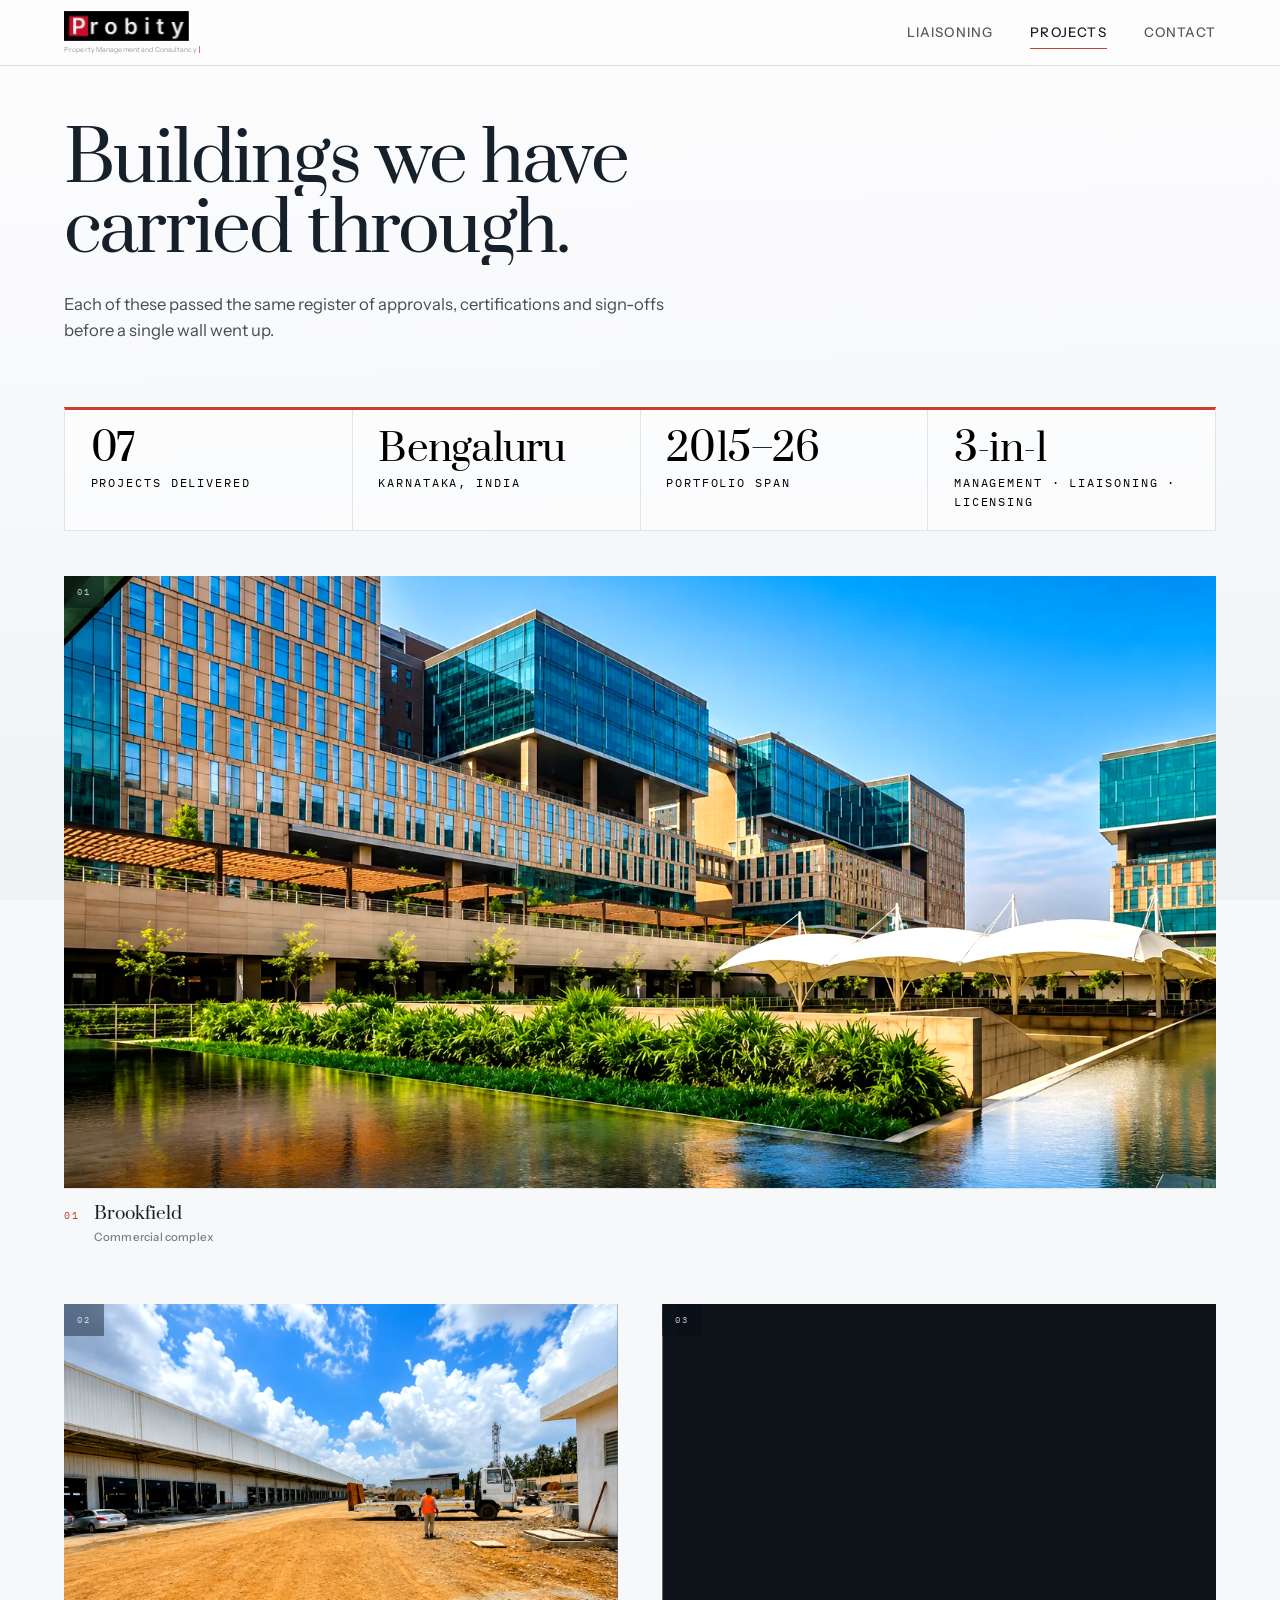
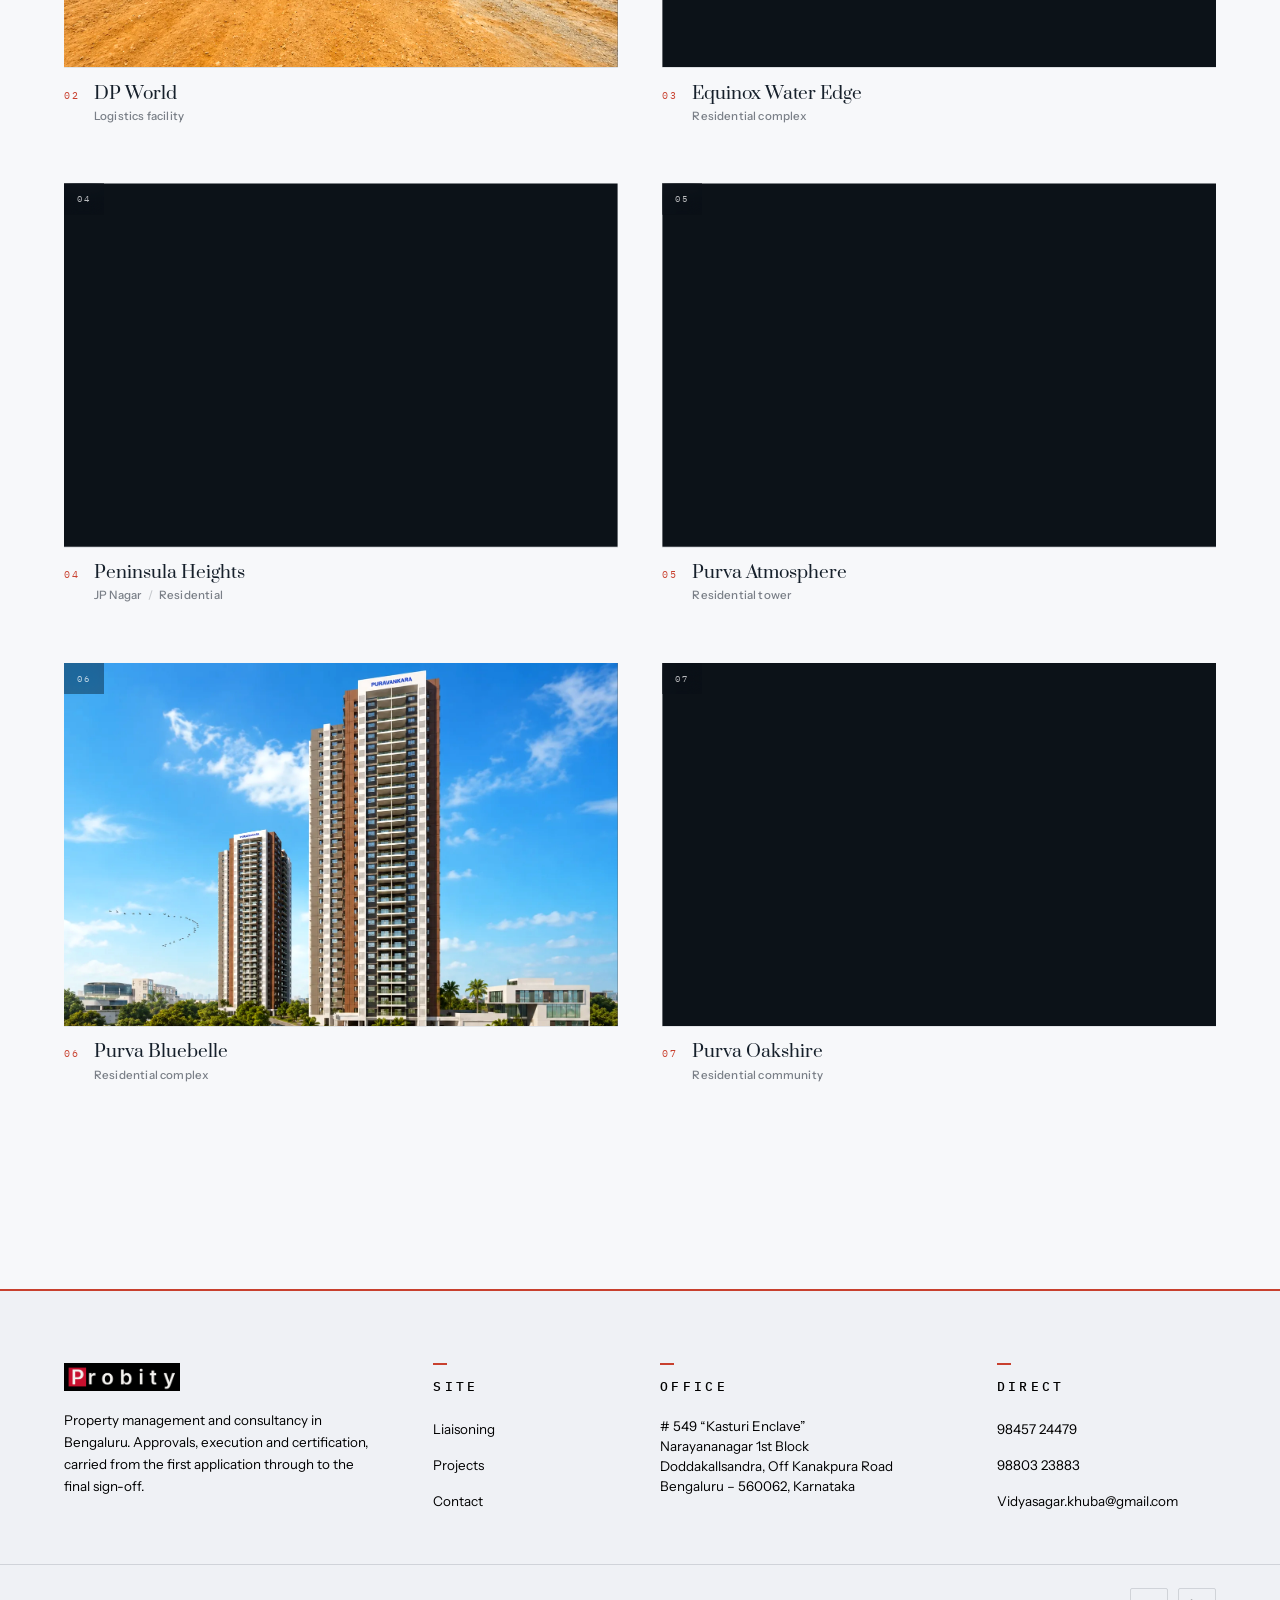
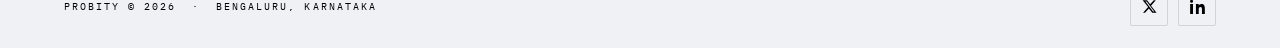
==== commit 192ca136: "Improve SEO metadata, structured data, and sitemap Co-Authored-By: Claude Sonnet 5 <noreply@anthropi" ====
--- a/gallery.html
+++ b/gallery.html
@@ -3,22 +3,44 @@
 <head>
 <meta charset="UTF-8" />
 <meta name="viewport" content="width=device-width, initial-scale=1" />
-<title>Project Portfolio — Probity, Bengaluru</title>
+<title>Project Portfolio — Buildings Approved &amp; Certified in Bengaluru | Probity</title>
 <link rel="icon" type="image/png" sizes="512x512" href="assets/favicon-512.png">
 <link rel="apple-touch-icon" href="assets/favicon-512.png">
-<meta name="description" content="Selected work — buildings Probity has carried through approval, execution and certification in Bengaluru." />
-
+<meta name="description" content="Selected Bengaluru projects Probity has carried through approval, execution and certification, including Brookfield, DP World, Purva and Peninsula Heights." />
+
+<meta name="robots" content="index, follow, max-image-preview:large" />
+<meta name="theme-color" content="#EFF1F5" />
 <link rel="canonical" href="https://probitybengaluru.in/gallery.html" />
+<link rel="alternate" hreflang="en-IN" href="https://probitybengaluru.in/gallery.html" />
 <meta property="og:type" content="website" />
+<meta property="og:locale" content="en_IN" />
 <meta property="og:site_name" content="Probity" />
-<meta property="og:title" content="Project Portfolio — Probity, Bengaluru" />
+<meta property="og:title" content="Project Portfolio — Buildings Approved & Certified in Bengaluru | Probity" />
 <meta property="og:description" content="Buildings Probity has carried through approval, execution and certification in Bengaluru." />
 <meta property="og:url" content="https://probitybengaluru.in/gallery.html" />
 <meta property="og:image" content="https://probitybengaluru.in/assets/probity-card.png" />
+<meta property="og:image:width" content="1568" />
+<meta property="og:image:height" content="896" />
 <meta name="twitter:card" content="summary_large_image" />
-<meta name="twitter:title" content="Project Portfolio — Probity, Bengaluru" />
+<meta name="twitter:title" content="Project Portfolio — Buildings Approved & Certified in Bengaluru | Probity" />
 <meta name="twitter:description" content="Buildings Probity has carried through approval, execution and certification in Bengaluru." />
 <meta name="twitter:image" content="https://probitybengaluru.in/assets/probity-card.png" />
+
+<script type="application/ld+json">
+{
+  "@context": "https://schema.org",
+  "@type": "CollectionPage",
+  "name": "Project Portfolio — Probity, Bengaluru",
+  "url": "https://probitybengaluru.in/gallery.html",
+  "breadcrumb": {
+    "@type": "BreadcrumbList",
+    "itemListElement": [
+      { "@type": "ListItem", "position": 1, "name": "Home", "item": "https://probitybengaluru.in/" },
+      { "@type": "ListItem", "position": 2, "name": "Portfolio", "item": "https://probitybengaluru.in/gallery.html" }
+    ]
+  }
+}
+</script>
 
 <link rel="preconnect" href="https://fonts.googleapis.com">
 <link rel="preconnect" href="https://fonts.gstatic.com" crossorigin>
